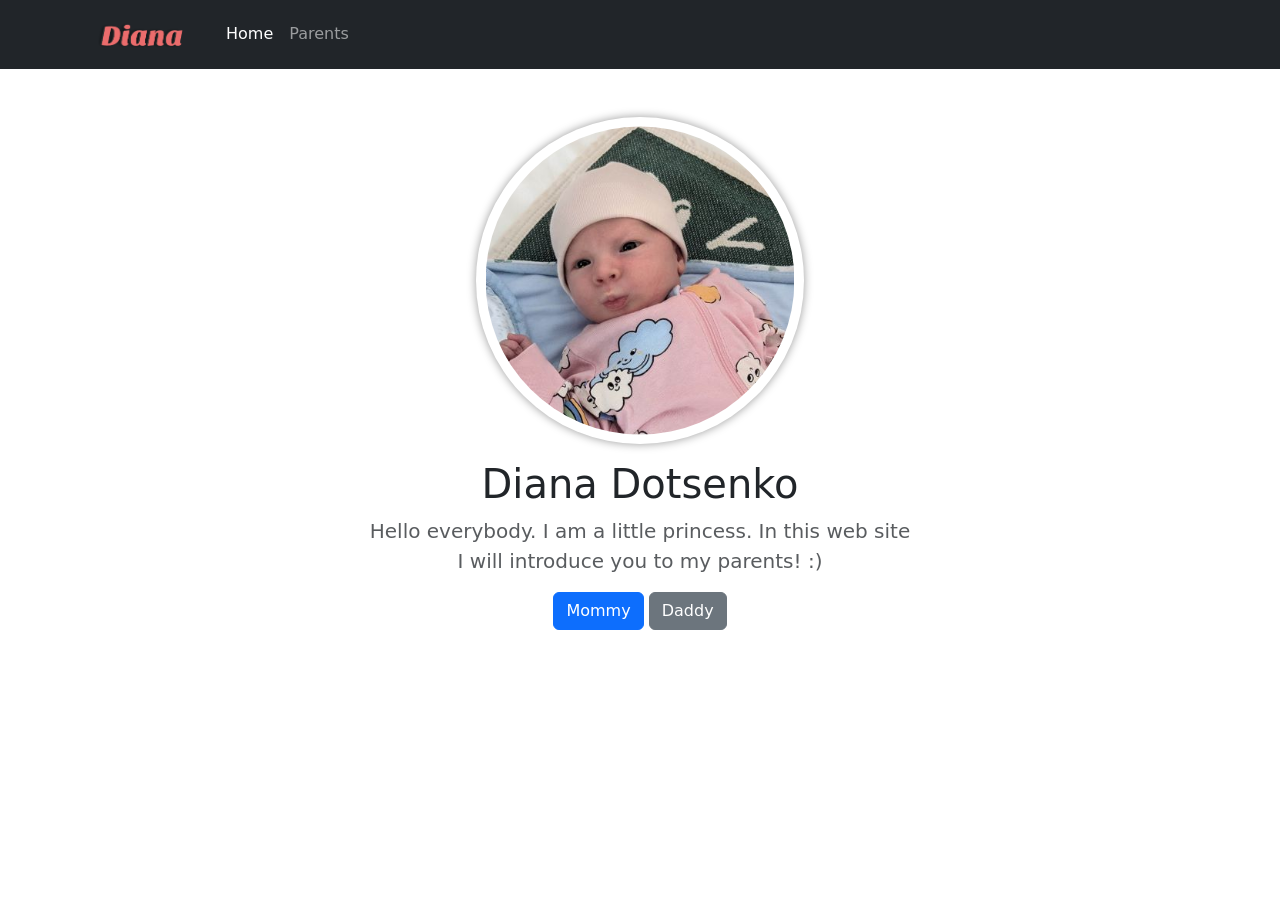
==== index.html @ b19a14c4 "Add files via upload" ====
<!DOCTYPE html>
<html lang="en">
  <head>
    <meta charset="UTF-8" />
    <meta name="viewport" content="width=device-width, initial-scale=1.0" />
    <title>I'm a princes</title>
    <link
      rel="stylesheet"
      href="https://cdn.jsdelivr.net/npm/bootstrap@5.3.0-alpha2/dist/css/bootstrap.min.css"
      rel="stylesheet"
      integrity="sha384-aFq/bzH65dt+w6FI2ooMVUpc+21e0SRygnTpmBvdBgSdnuTN7QbdgL+OapgHtvPp"
      crossorigin="anonymous"
    />
    <script src="	https://cdn.jsdelivr.net/npm/bootstrap@5.3.0-alpha2/dist/js/bootstrap.bundle.min.js"></script>
    <link rel="apple-touch-icon" sizes="180x180" href="/apple-touch-icon.png" />
    <link rel="icon" type="image/png" sizes="32x32" href="/favicon-32x32.png" />
    <link rel="icon" type="image/png" sizes="16x16" href="/favicon-16x16.png" />
    <link rel="manifest" href="/site.webmanifest" />
    <style>
      .rounded-img {
        width: 60%;
        border-radius: 50%;
        box-shadow: 0 0 10px rgba(0, 0, 0, 0.4);
        padding: 0.6em;
        margin-bottom: 1em;
      }
    </style>
  </head>
  <body>
    <nav class="navbar navbar-expand-lg navbar-dark bg-dark">
      <div class="container">
        <a class="navbar-brand p-0" href="/"
          ><img src="logo.png" alt="Logo" width="120"
        /></a>
        <button
          class="navbar-toggler"
          type="button"
          data-bs-toggle="collapse"
          data-bs-target="#navbarNav"
          aria-controls="navbarNav"
          aria-expanded="false"
          aria-label="Toggle navigation"
        >
          <span class="navbar-toggler-icon"></span>
        </button>
        <div class="collapse navbar-collapse" id="navbarNav">
          <ul class="navbar-nav">
            <li class="nav-item">
              <a class="nav-link active" aria-current="page" href="/">Home</a>
            </li>
            <li class="nav-item">
              <a class="nav-link" href="places.html">Parents</a>
            </li>
          </ul>
        </div>
      </div>
    </nav>
    <div class="container text-center my-5">
      <div class="row">
        <div class="col-lg-6 col-md-8 mx-auto">
          <img class="rounded-img" src="img.jpg" alt="Diana" />
          <h1 class="fw-light">Diana Dotsenko</h1>
          <p class="lead text-muted">
            Hello everybody. I am a little princess. In this web site I will
            introduce you to my parents! :)
          </p>
          <a
            href="https://www.facebook.com/profile.php?id=100018279459907"
            target="_blank"
            class="btn btn-primary"
          >
            Mommy
          </a>
          <a
            href="https://www.facebook.com/id1144415600"
            target="_blank"
            class="btn btn-secondary"
          >
            Daddy
          </a>
        </div>
      </div>
    </div>
  </body>
</html>
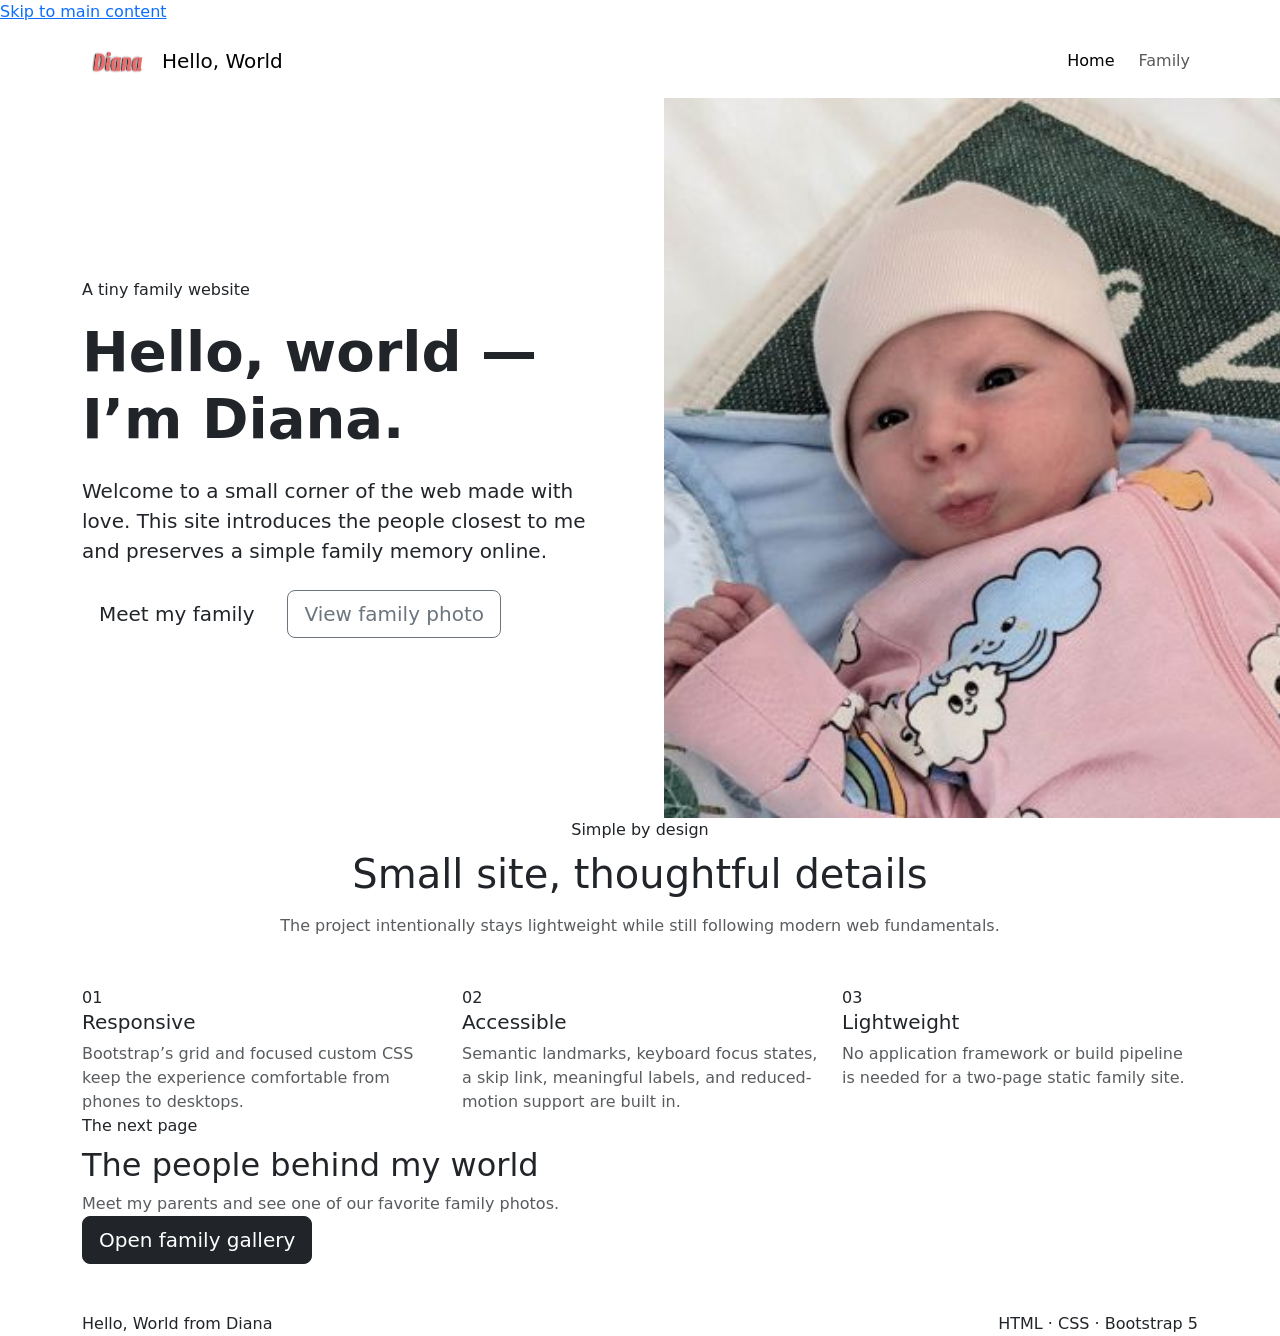
==== commit 870cbe18: "Refresh home page semantics and responsive UI" ====
--- a/index.html
+++ b/index.html
@@ -1,85 +1,177 @@
-<!DOCTYPE html>
-<html lang="en">
-  <head>
-    <meta charset="UTF-8" />
-    <meta name="viewport" content="width=device-width, initial-scale=1.0" />
-    <title>I'm a princes</title>
-    <link
-      rel="stylesheet"
-      href="https://cdn.jsdelivr.net/npm/bootstrap@5.3.0-alpha2/dist/css/bootstrap.min.css"
-      rel="stylesheet"
-      integrity="sha384-aFq/bzH65dt+w6FI2ooMVUpc+21e0SRygnTpmBvdBgSdnuTN7QbdgL+OapgHtvPp"
-      crossorigin="anonymous"
-    />
-    <script src="	https://cdn.jsdelivr.net/npm/bootstrap@5.3.0-alpha2/dist/js/bootstrap.bundle.min.js"></script>
-    <link rel="apple-touch-icon" sizes="180x180" href="/apple-touch-icon.png" />
-    <link rel="icon" type="image/png" sizes="32x32" href="/favicon-32x32.png" />
-    <link rel="icon" type="image/png" sizes="16x16" href="/favicon-16x16.png" />
-    <link rel="manifest" href="/site.webmanifest" />
-    <style>
-      .rounded-img {
-        width: 60%;
-        border-radius: 50%;
-        box-shadow: 0 0 10px rgba(0, 0, 0, 0.4);
-        padding: 0.6em;
-        margin-bottom: 1em;
-      }
-    </style>
-  </head>
-  <body>
-    <nav class="navbar navbar-expand-lg navbar-dark bg-dark">
-      <div class="container">
-        <a class="navbar-brand p-0" href="/"
-          ><img src="logo.png" alt="Logo" width="120"
-        /></a>
-        <button
-          class="navbar-toggler"
-          type="button"
-          data-bs-toggle="collapse"
-          data-bs-target="#navbarNav"
-          aria-controls="navbarNav"
-          aria-expanded="false"
-          aria-label="Toggle navigation"
-        >
-          <span class="navbar-toggler-icon"></span>
-        </button>
-        <div class="collapse navbar-collapse" id="navbarNav">
-          <ul class="navbar-nav">
-            <li class="nav-item">
-              <a class="nav-link active" aria-current="page" href="/">Home</a>
-            </li>
-            <li class="nav-item">
-              <a class="nav-link" href="places.html">Parents</a>
-            </li>
-          </ul>
-        </div>
-      </div>
-    </nav>
-    <div class="container text-center my-5">
-      <div class="row">
-        <div class="col-lg-6 col-md-8 mx-auto">
-          <img class="rounded-img" src="img.jpg" alt="Diana" />
-          <h1 class="fw-light">Diana Dotsenko</h1>
-          <p class="lead text-muted">
-            Hello everybody. I am a little princess. In this web site I will
-            introduce you to my parents! :)
-          </p>
-          <a
-            href="https://www.facebook.com/profile.php?id=100018279459907"
-            target="_blank"
-            class="btn btn-primary"
-          >
-            Mommy
-          </a>
-          <a
-            href="https://www.facebook.com/id1144415600"
-            target="_blank"
-            class="btn btn-secondary"
-          >
-            Daddy
-          </a>
-        </div>
-      </div>
-    </div>
-  </body>
-</html>
+<!doctype html>
+<html lang="en">
+  <head>
+    <meta charset="utf-8">
+    <meta name="viewport" content="width=device-width, initial-scale=1">
+    <meta
+      name="description"
+      content="Hello, World from Diana — a small, responsive family website built with semantic HTML, modern CSS, and Bootstrap."
+    >
+    <meta name="theme-color" content="#f7f3ee">
+    <title>Hello, World from Diana</title>
+
+    <link rel="apple-touch-icon" sizes="180x180" href="apple-touch-icon.png">
+    <link rel="icon" type="image/png" sizes="32x32" href="favicon-32x32.png">
+    <link rel="icon" type="image/png" sizes="16x16" href="favicon-16x16.png">
+    <link rel="manifest" href="site.webmanifest">
+
+    <link
+      href="https://cdn.jsdelivr.net/npm/bootstrap@5.3.8/dist/css/bootstrap.min.css"
+      rel="stylesheet"
+      integrity="sha384-sRIl4kxILFvY47J16cr9ZwB07vP4J8+LH7qKQnuqkuIAvNWLzeN8tE5YBujZqJLB"
+      crossorigin="anonymous"
+    >
+    <link rel="stylesheet" href="styles.css">
+  </head>
+  <body>
+    <a class="skip-link" href="#main-content">Skip to main content</a>
+
+    <header class="site-header">
+      <nav class="navbar navbar-expand-md" aria-label="Primary navigation">
+        <div class="container">
+          <a class="navbar-brand d-flex align-items-center gap-2" href="index.html" aria-label="Hello, World from Diana — home">
+            <img class="brand-mark" src="logo.png" alt="" width="72" height="48">
+            <span>Hello, World</span>
+          </a>
+
+          <button
+            class="navbar-toggler"
+            type="button"
+            data-bs-toggle="collapse"
+            data-bs-target="#primaryNav"
+            aria-controls="primaryNav"
+            aria-expanded="false"
+            aria-label="Toggle navigation"
+          >
+            <span class="navbar-toggler-icon"></span>
+          </button>
+
+          <div class="collapse navbar-collapse" id="primaryNav">
+            <ul class="navbar-nav ms-auto align-items-md-center gap-md-2">
+              <li class="nav-item">
+                <a class="nav-link active" aria-current="page" href="index.html">Home</a>
+              </li>
+              <li class="nav-item">
+                <a class="nav-link" href="places.html">Family</a>
+              </li>
+            </ul>
+          </div>
+        </div>
+      </nav>
+    </header>
+
+    <main id="main-content">
+      <section class="hero-section">
+        <div class="container">
+          <div class="hero-card">
+            <div class="row align-items-center g-5">
+              <div class="col-lg-6 order-2 order-lg-1">
+                <p class="eyebrow mb-3">A tiny family website</p>
+                <h1 class="display-4 fw-semibold mb-4">Hello, world — I’m Diana.</h1>
+                <p class="lead hero-copy mb-4">
+                  Welcome to a small corner of the web made with love. This site introduces
+                  the people closest to me and preserves a simple family memory online.
+                </p>
+                <div class="d-flex flex-column flex-sm-row gap-3">
+                  <a class="btn btn-brand btn-lg" href="places.html">Meet my family</a>
+                  <a
+                    class="btn btn-outline-secondary btn-lg"
+                    href="img3-3.jpg"
+                    target="_blank"
+                    rel="noopener noreferrer"
+                  >
+                    View family photo
+                  </a>
+                </div>
+              </div>
+
+              <div class="col-lg-6 order-1 order-lg-2">
+                <div class="hero-photo-wrap mx-auto">
+                  <img
+                    class="hero-photo"
+                    src="img.jpg"
+                    alt="Portrait of Diana"
+                    width="720"
+                    height="720"
+                    fetchpriority="high"
+                    decoding="async"
+                  >
+                </div>
+              </div>
+            </div>
+          </div>
+        </div>
+      </section>
+
+      <section class="section-space" aria-labelledby="site-highlights-title">
+        <div class="container">
+          <div class="section-heading text-center mx-auto">
+            <p class="eyebrow mb-2">Simple by design</p>
+            <h2 id="site-highlights-title" class="h1 mb-3">Small site, thoughtful details</h2>
+            <p class="text-body-secondary mb-0">
+              The project intentionally stays lightweight while still following modern web fundamentals.
+            </p>
+          </div>
+
+          <div class="row g-4 mt-4">
+            <div class="col-md-4">
+              <article class="feature-card h-100">
+                <span class="feature-number" aria-hidden="true">01</span>
+                <h3 class="h5">Responsive</h3>
+                <p class="mb-0 text-body-secondary">
+                  Bootstrap’s grid and focused custom CSS keep the experience comfortable from phones to desktops.
+                </p>
+              </article>
+            </div>
+            <div class="col-md-4">
+              <article class="feature-card h-100">
+                <span class="feature-number" aria-hidden="true">02</span>
+                <h3 class="h5">Accessible</h3>
+                <p class="mb-0 text-body-secondary">
+                  Semantic landmarks, keyboard focus states, a skip link, meaningful labels, and reduced-motion support are built in.
+                </p>
+              </article>
+            </div>
+            <div class="col-md-4">
+              <article class="feature-card h-100">
+                <span class="feature-number" aria-hidden="true">03</span>
+                <h3 class="h5">Lightweight</h3>
+                <p class="mb-0 text-body-secondary">
+                  No application framework or build pipeline is needed for a two-page static family site.
+                </p>
+              </article>
+            </div>
+          </div>
+        </div>
+      </section>
+
+      <section class="pb-5" aria-labelledby="family-preview-title">
+        <div class="container">
+          <div class="family-preview">
+            <div>
+              <p class="eyebrow mb-2">The next page</p>
+              <h2 id="family-preview-title" class="h2 mb-2">The people behind my world</h2>
+              <p class="mb-0 text-body-secondary">
+                Meet my parents and see one of our favorite family photos.
+              </p>
+            </div>
+            <a class="btn btn-dark btn-lg flex-shrink-0" href="places.html">Open family gallery</a>
+          </div>
+        </div>
+      </section>
+    </main>
+
+    <footer class="site-footer">
+      <div class="container d-flex flex-column flex-sm-row justify-content-between align-items-sm-center gap-2">
+        <p class="mb-0">Hello, World from Diana</p>
+        <p class="mb-0 footer-meta">HTML · CSS · Bootstrap 5</p>
+      </div>
+    </footer>
+
+    <script
+      src="https://cdn.jsdelivr.net/npm/bootstrap@5.3.8/dist/js/bootstrap.bundle.min.js"
+      integrity="sha384-FKyoEForCGlyvwx9Hj09JcYn3nv7wiPVlz7YYwJrWVcXK/BmnVDxM+D2scQbITxI"
+      crossorigin="anonymous"
+    ></script>
+  </body>
+</html>
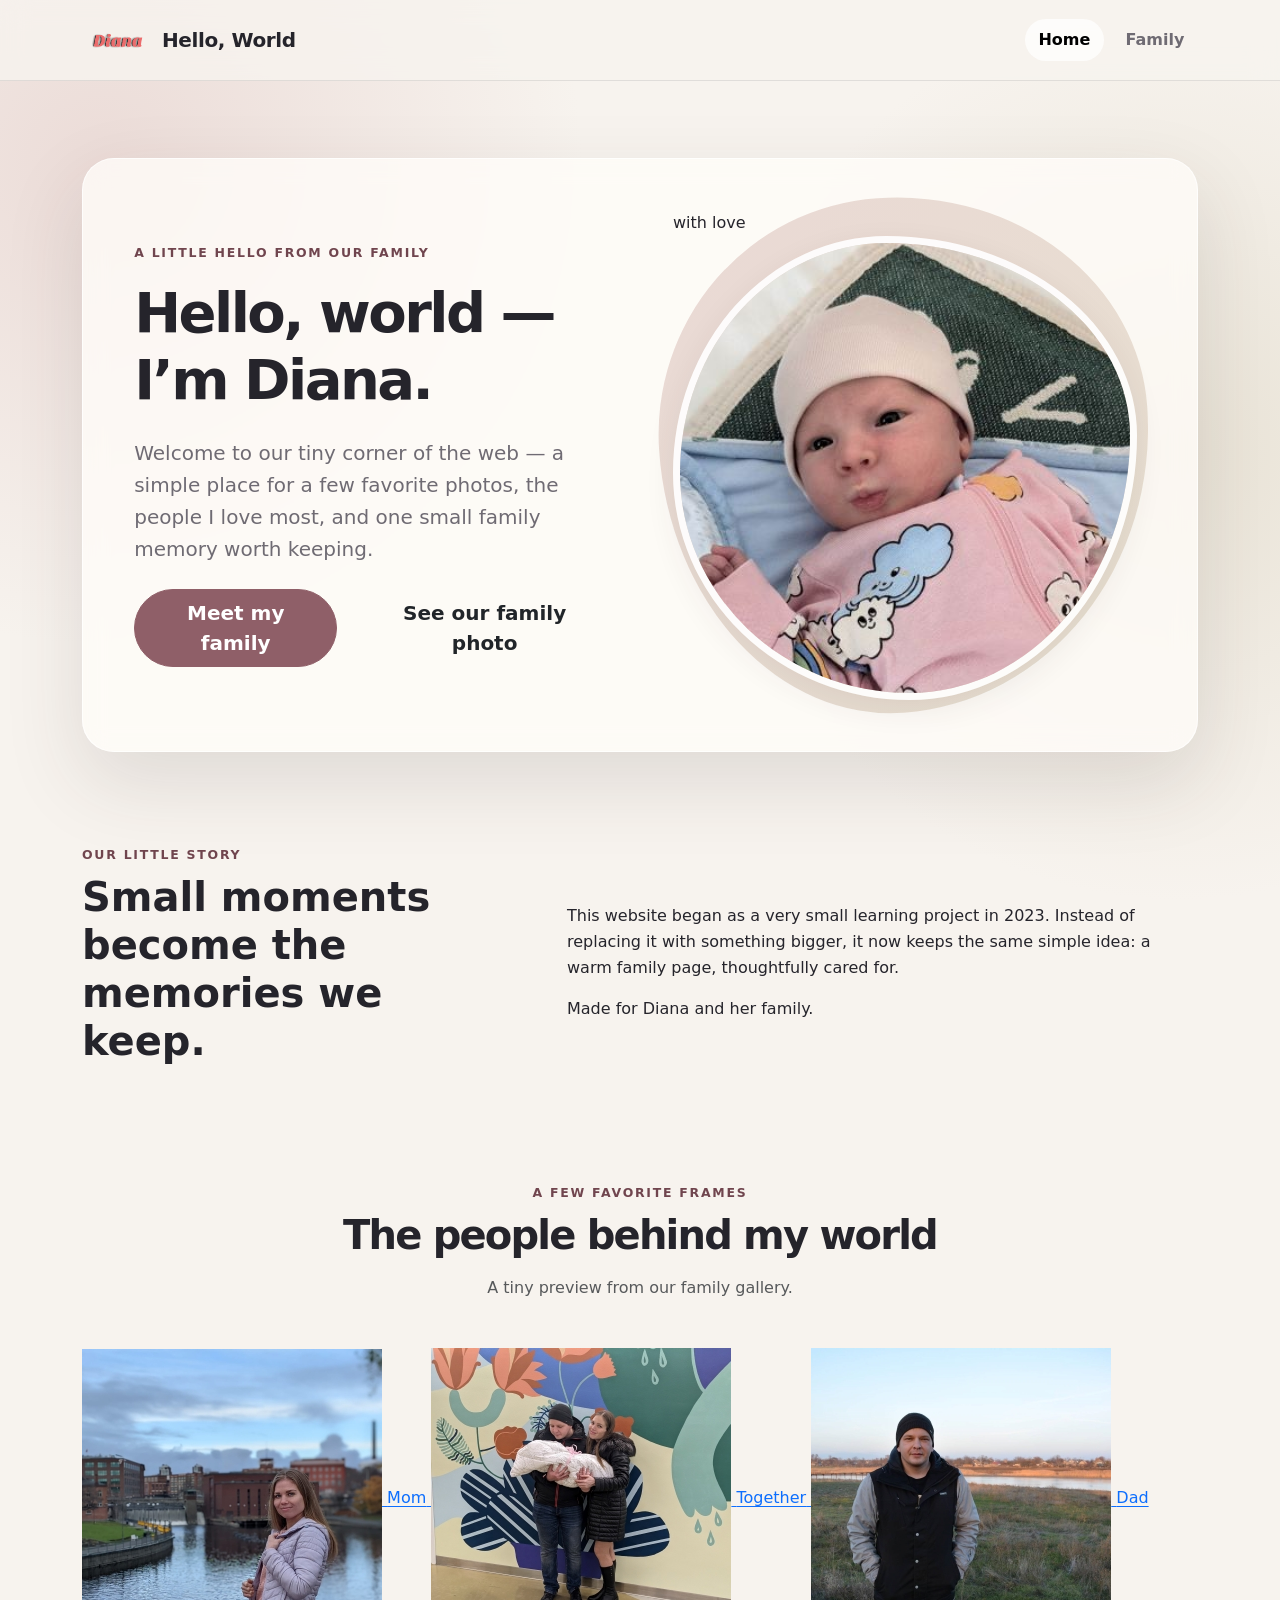
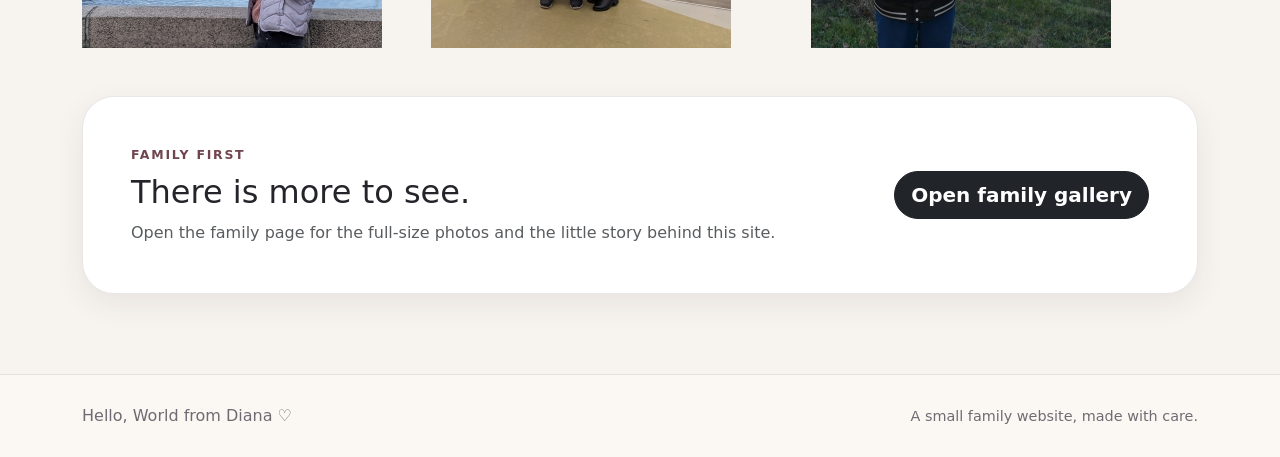
==== commit 75cccb1a: "Make the home page warmer and family-first" ====
--- a/index.html
+++ b/index.html
@@ -5,9 +5,10 @@
     <meta name="viewport" content="width=device-width, initial-scale=1">
     <meta
       name="description"
-      content="Hello, World from Diana — a small, responsive family website built with semantic HTML, modern CSS, and Bootstrap."
+      content="Hello, World from Diana — a small family website made with love and built with semantic HTML, modern CSS, and Bootstrap."
     >
     <meta name="theme-color" content="#f7f3ee">
+    <meta name="color-scheme" content="light">
     <title>Hello, World from Diana</title>
 
     <link rel="apple-touch-icon" sizes="180x180" href="apple-touch-icon.png">
@@ -29,7 +30,11 @@
     <header class="site-header">
       <nav class="navbar navbar-expand-md" aria-label="Primary navigation">
         <div class="container">
-          <a class="navbar-brand d-flex align-items-center gap-2" href="index.html" aria-label="Hello, World from Diana — home">
+          <a
+            class="navbar-brand d-flex align-items-center gap-2"
+            href="index.html"
+            aria-label="Hello, World from Diana — home"
+          >
             <img class="brand-mark" src="logo.png" alt="" width="72" height="48">
             <span>Hello, World</span>
           </a>
@@ -61,32 +66,39 @@
     </header>
 
     <main id="main-content">
-      <section class="hero-section">
+      <section class="hero-section" aria-labelledby="hero-title">
         <div class="container">
           <div class="hero-card">
-            <div class="row align-items-center g-5">
+            <div class="hero-decoration hero-decoration-one" aria-hidden="true"></div>
+            <div class="hero-decoration hero-decoration-two" aria-hidden="true"></div>
+
+            <div class="row align-items-center g-5 position-relative">
               <div class="col-lg-6 order-2 order-lg-1">
-                <p class="eyebrow mb-3">A tiny family website</p>
-                <h1 class="display-4 fw-semibold mb-4">Hello, world — I’m Diana.</h1>
+                <p class="eyebrow mb-3">A little hello from our family</p>
+                <h1 id="hero-title" class="display-4 fw-semibold mb-4">
+                  Hello, world — I’m Diana.
+                </h1>
                 <p class="lead hero-copy mb-4">
-                  Welcome to a small corner of the web made with love. This site introduces
-                  the people closest to me and preserves a simple family memory online.
+                  Welcome to our tiny corner of the web — a simple place for a few
+                  favorite photos, the people I love most, and one small family memory
+                  worth keeping.
                 </p>
                 <div class="d-flex flex-column flex-sm-row gap-3">
                   <a class="btn btn-brand btn-lg" href="places.html">Meet my family</a>
                   <a
-                    class="btn btn-outline-secondary btn-lg"
+                    class="btn btn-soft btn-lg"
                     href="img3-3.jpg"
                     target="_blank"
                     rel="noopener noreferrer"
                   >
-                    View family photo
+                    See our family photo
                   </a>
                 </div>
               </div>
 
               <div class="col-lg-6 order-1 order-lg-2">
                 <div class="hero-photo-wrap mx-auto">
+                  <span class="photo-sticker" aria-hidden="true">with love</span>
                   <img
                     class="hero-photo"
                     src="img.jpg"
@@ -103,44 +115,54 @@
         </div>
       </section>
 
-      <section class="section-space" aria-labelledby="site-highlights-title">
+      <section class="story-section section-space" aria-labelledby="story-title">
         <div class="container">
-          <div class="section-heading text-center mx-auto">
-            <p class="eyebrow mb-2">Simple by design</p>
-            <h2 id="site-highlights-title" class="h1 mb-3">Small site, thoughtful details</h2>
+          <div class="row align-items-center g-5">
+            <div class="col-lg-5">
+              <p class="eyebrow mb-2">Our little story</p>
+              <h2 id="story-title" class="display-6 fw-semibold mb-3">
+                Small moments become the memories we keep.
+              </h2>
+            </div>
+            <div class="col-lg-7">
+              <div class="story-note">
+                <p class="story-copy mb-3">
+                  This website began as a very small learning project in 2023. Instead
+                  of replacing it with something bigger, it now keeps the same simple
+                  idea: a warm family page, thoughtfully cared for.
+                </p>
+                <p class="mb-0 story-signature">Made for Diana and her family.</p>
+              </div>
+            </div>
+          </div>
+        </div>
+      </section>
+
+      <section class="memory-section pb-5" aria-labelledby="memory-title">
+        <div class="container">
+          <div class="section-heading text-center mx-auto mb-5">
+            <p class="eyebrow mb-2">A few favorite frames</p>
+            <h2 id="memory-title" class="display-6 fw-semibold mb-3">The people behind my world</h2>
             <p class="text-body-secondary mb-0">
-              The project intentionally stays lightweight while still following modern web fundamentals.
+              A tiny preview from our family gallery.
             </p>
           </div>
 
-          <div class="row g-4 mt-4">
-            <div class="col-md-4">
-              <article class="feature-card h-100">
-                <span class="feature-number" aria-hidden="true">01</span>
-                <h3 class="h5">Responsive</h3>
-                <p class="mb-0 text-body-secondary">
-                  Bootstrap’s grid and focused custom CSS keep the experience comfortable from phones to desktops.
-                </p>
-              </article>
-            </div>
-            <div class="col-md-4">
-              <article class="feature-card h-100">
-                <span class="feature-number" aria-hidden="true">02</span>
-                <h3 class="h5">Accessible</h3>
-                <p class="mb-0 text-body-secondary">
-                  Semantic landmarks, keyboard focus states, a skip link, meaningful labels, and reduced-motion support are built in.
-                </p>
-              </article>
-            </div>
-            <div class="col-md-4">
-              <article class="feature-card h-100">
-                <span class="feature-number" aria-hidden="true">03</span>
-                <h3 class="h5">Lightweight</h3>
-                <p class="mb-0 text-body-secondary">
-                  No application framework or build pipeline is needed for a two-page static family site.
-                </p>
-              </article>
-            </div>
+          <div class="memory-grid">
+            <a class="memory-card memory-card-tall" href="places.html" aria-label="Open the family gallery">
+              <img src="img1.jpg" alt="Iryna, Diana's mother" loading="lazy" decoding="async">
+              <span class="memory-caption">Mom</span>
+            </a>
+
+            <a class="memory-card" href="places.html" aria-label="Open the family gallery">
+              <img src="img3.jpg" alt="Diana together with her parents" loading="lazy" decoding="async">
+              <span class="memory-caption">Together</span>
+            </a>
+
+            <a class="memory-card" href="places.html" aria-label="Open the family gallery">
+              <img src="img2.jpg" alt="Mykola, Diana's father" loading="lazy" decoding="async">
+              <span class="memory-caption">Dad</span>
+            </a>
           </div>
         </div>
       </section>
@@ -149,10 +171,10 @@
         <div class="container">
           <div class="family-preview">
             <div>
-              <p class="eyebrow mb-2">The next page</p>
-              <h2 id="family-preview-title" class="h2 mb-2">The people behind my world</h2>
+              <p class="eyebrow mb-2">Family first</p>
+              <h2 id="family-preview-title" class="h2 mb-2">There is more to see.</h2>
               <p class="mb-0 text-body-secondary">
-                Meet my parents and see one of our favorite family photos.
+                Open the family page for the full-size photos and the little story behind this site.
               </p>
             </div>
             <a class="btn btn-dark btn-lg flex-shrink-0" href="places.html">Open family gallery</a>
@@ -163,8 +185,8 @@
 
     <footer class="site-footer">
       <div class="container d-flex flex-column flex-sm-row justify-content-between align-items-sm-center gap-2">
-        <p class="mb-0">Hello, World from Diana</p>
-        <p class="mb-0 footer-meta">HTML · CSS · Bootstrap 5</p>
+        <p class="mb-0">Hello, World from Diana <span aria-hidden="true">♡</span></p>
+        <p class="mb-0 footer-meta">A small family website, made with care.</p>
       </div>
     </footer>
 
--- a/styles.css
+++ b/styles.css
@@ -0,0 +1,340 @@
+:root {
+  --page-bg: #f7f3ee;
+  --surface: #fffdf9;
+  --surface-strong: #ffffff;
+  --ink: #25242b;
+  --muted: #6f6b73;
+  --brand: #8f5f68;
+  --brand-dark: #70454e;
+  --brand-soft: #ead9d5;
+  --line: rgba(37, 36, 43, 0.1);
+  --shadow-sm: 0 10px 30px rgba(61, 45, 48, 0.08);
+  --shadow-lg: 0 30px 80px rgba(61, 45, 48, 0.13);
+  --radius-lg: 2rem;
+  --radius-md: 1.35rem;
+}
+
+html {
+  scroll-behavior: smooth;
+}
+
+body {
+  min-height: 100vh;
+  margin: 0;
+  color: var(--ink);
+  background:
+    radial-gradient(circle at 8% 8%, rgba(234, 217, 213, 0.9), transparent 30rem),
+    radial-gradient(circle at 92% 22%, rgba(227, 220, 204, 0.7), transparent 28rem),
+    var(--page-bg);
+  font-family:
+    Inter, ui-sans-serif, system-ui, -apple-system, BlinkMacSystemFont, "Segoe UI",
+    sans-serif;
+  line-height: 1.6;
+}
+
+a {
+  text-underline-offset: 0.2em;
+}
+
+img {
+  max-width: 100%;
+}
+
+.skip-link {
+  position: fixed;
+  top: 0.75rem;
+  left: 0.75rem;
+  z-index: 2000;
+  transform: translateY(-180%);
+  border-radius: 0.75rem;
+  padding: 0.65rem 0.9rem;
+  color: #fff;
+  background: var(--ink);
+  text-decoration: none;
+}
+
+.skip-link:focus {
+  transform: translateY(0);
+}
+
+:focus-visible {
+  outline: 3px solid rgba(143, 95, 104, 0.45);
+  outline-offset: 3px;
+}
+
+.site-header {
+  position: relative;
+  z-index: 20;
+  border-bottom: 1px solid var(--line);
+  background: rgba(247, 243, 238, 0.82);
+  backdrop-filter: blur(14px);
+}
+
+.navbar {
+  min-height: 5rem;
+}
+
+.navbar-brand {
+  color: var(--ink);
+  font-weight: 750;
+  letter-spacing: -0.02em;
+}
+
+.navbar-brand:hover,
+.navbar-brand:focus {
+  color: var(--brand-dark);
+}
+
+.brand-mark {
+  width: 4.5rem;
+  height: 3rem;
+  object-fit: contain;
+}
+
+.nav-link {
+  border-radius: 999px;
+  padding: 0.5rem 0.85rem !important;
+  color: var(--muted);
+  font-weight: 650;
+}
+
+.nav-link:hover,
+.nav-link:focus,
+.nav-link.active {
+  color: var(--ink);
+  background: rgba(255, 255, 255, 0.72);
+}
+
+.hero-section {
+  padding: clamp(2rem, 6vw, 5.5rem) 0;
+}
+
+.hero-card {
+  overflow: hidden;
+  border: 1px solid rgba(255, 255, 255, 0.72);
+  border-radius: var(--radius-lg);
+  padding: clamp(1.5rem, 4vw, 4.5rem);
+  background: rgba(255, 253, 249, 0.78);
+  box-shadow: var(--shadow-lg);
+  backdrop-filter: blur(12px);
+}
+
+.hero-card h1,
+.page-intro h1,
+.section-heading h2 {
+  letter-spacing: -0.045em;
+}
+
+.hero-copy {
+  max-width: 39rem;
+  color: var(--muted);
+}
+
+.eyebrow {
+  color: var(--brand-dark);
+  font-size: 0.78rem;
+  font-weight: 800;
+  letter-spacing: 0.14em;
+  text-transform: uppercase;
+}
+
+.hero-photo-wrap {
+  position: relative;
+  width: min(100%, 29rem);
+  aspect-ratio: 1;
+}
+
+.hero-photo-wrap::before {
+  position: absolute;
+  inset: -0.8rem;
+  z-index: -1;
+  border-radius: 48% 52% 54% 46% / 46% 44% 56% 54%;
+  background: linear-gradient(135deg, var(--brand-soft), #e7dfcf);
+  content: "";
+  transform: rotate(-4deg);
+}
+
+.hero-photo {
+  width: 100%;
+  height: 100%;
+  border: 0.45rem solid rgba(255, 255, 255, 0.9);
+  border-radius: 46% 54% 49% 51% / 51% 43% 57% 49%;
+  object-fit: cover;
+  box-shadow: var(--shadow-sm);
+}
+
+.btn {
+  border-radius: 999px;
+  font-weight: 700;
+}
+
+.btn-brand {
+  border-color: var(--brand);
+  color: #fff;
+  background: var(--brand);
+}
+
+.btn-brand:hover,
+.btn-brand:focus-visible {
+  border-color: var(--brand-dark);
+  color: #fff;
+  background: var(--brand-dark);
+}
+
+.section-space {
+  padding: 1rem 0 clamp(4rem, 8vw, 7rem);
+}
+
+.section-heading {
+  max-width: 46rem;
+}
+
+.feature-card {
+  border: 1px solid var(--line);
+  border-radius: var(--radius-md);
+  padding: 1.65rem;
+  background: rgba(255, 253, 249, 0.75);
+  box-shadow: var(--shadow-sm);
+}
+
+.feature-number {
+  display: inline-flex;
+  align-items: center;
+  justify-content: center;
+  width: 2.5rem;
+  height: 2.5rem;
+  margin-bottom: 1.4rem;
+  border-radius: 50%;
+  color: var(--brand-dark);
+  background: var(--brand-soft);
+  font-size: 0.8rem;
+  font-weight: 800;
+}
+
+.family-preview {
+  display: flex;
+  align-items: center;
+  justify-content: space-between;
+  gap: 2rem;
+  border: 1px solid var(--line);
+  border-radius: var(--radius-lg);
+  padding: clamp(1.5rem, 4vw, 3rem);
+  background: var(--surface-strong);
+  box-shadow: var(--shadow-sm);
+}
+
+.page-intro {
+  padding: clamp(3rem, 8vw, 6.5rem) 0 clamp(2rem, 5vw, 4rem);
+}
+
+.family-card {
+  overflow: hidden;
+  border: 1px solid var(--line);
+  border-radius: var(--radius-md);
+  background: var(--surface);
+  box-shadow: var(--shadow-sm);
+}
+
+.family-image-link {
+  display: block;
+  overflow: hidden;
+  aspect-ratio: 4 / 3;
+  background: #e8e0d7;
+}
+
+.family-image {
+  width: 100%;
+  height: 100%;
+  object-fit: cover;
+  transition: transform 220ms ease;
+}
+
+.family-card-body {
+  padding: 1.5rem;
+}
+
+.family-role {
+  color: var(--brand-dark);
+  font-size: 0.78rem;
+  font-weight: 800;
+  letter-spacing: 0.12em;
+  text-transform: uppercase;
+}
+
+.card-link {
+  color: var(--ink);
+  font-weight: 750;
+  text-decoration: none;
+}
+
+.card-link:hover,
+.card-link:focus {
+  color: var(--brand-dark);
+  text-decoration: underline;
+}
+
+.site-footer {
+  margin-top: 2rem;
+  border-top: 1px solid var(--line);
+  padding: 1.75rem 0;
+  color: var(--muted);
+  background: rgba(255, 253, 249, 0.5);
+}
+
+.footer-meta {
+  font-size: 0.9rem;
+}
+
+@media (hover: hover) {
+  .feature-card,
+  .family-card {
+    transition:
+      transform 180ms ease,
+      box-shadow 180ms ease;
+  }
+
+  .feature-card:hover,
+  .family-card:hover {
+    transform: translateY(-4px);
+    box-shadow: var(--shadow-lg);
+  }
+
+  .family-image-link:hover .family-image {
+    transform: scale(1.035);
+  }
+}
+
+@media (max-width: 767.98px) {
+  .navbar-collapse {
+    padding-top: 0.75rem;
+    padding-bottom: 0.5rem;
+  }
+
+  .hero-card {
+    text-align: center;
+  }
+
+  .hero-copy {
+    margin-inline: auto;
+  }
+
+  .family-preview {
+    align-items: stretch;
+    flex-direction: column;
+  }
+}
+
+@media (prefers-reduced-motion: reduce) {
+  html {
+    scroll-behavior: auto;
+  }
+
+  *,
+  *::before,
+  *::after {
+    scroll-behavior: auto !important;
+    transition-duration: 0.01ms !important;
+    animation-duration: 0.01ms !important;
+    animation-iteration-count: 1 !important;
+  }
+}
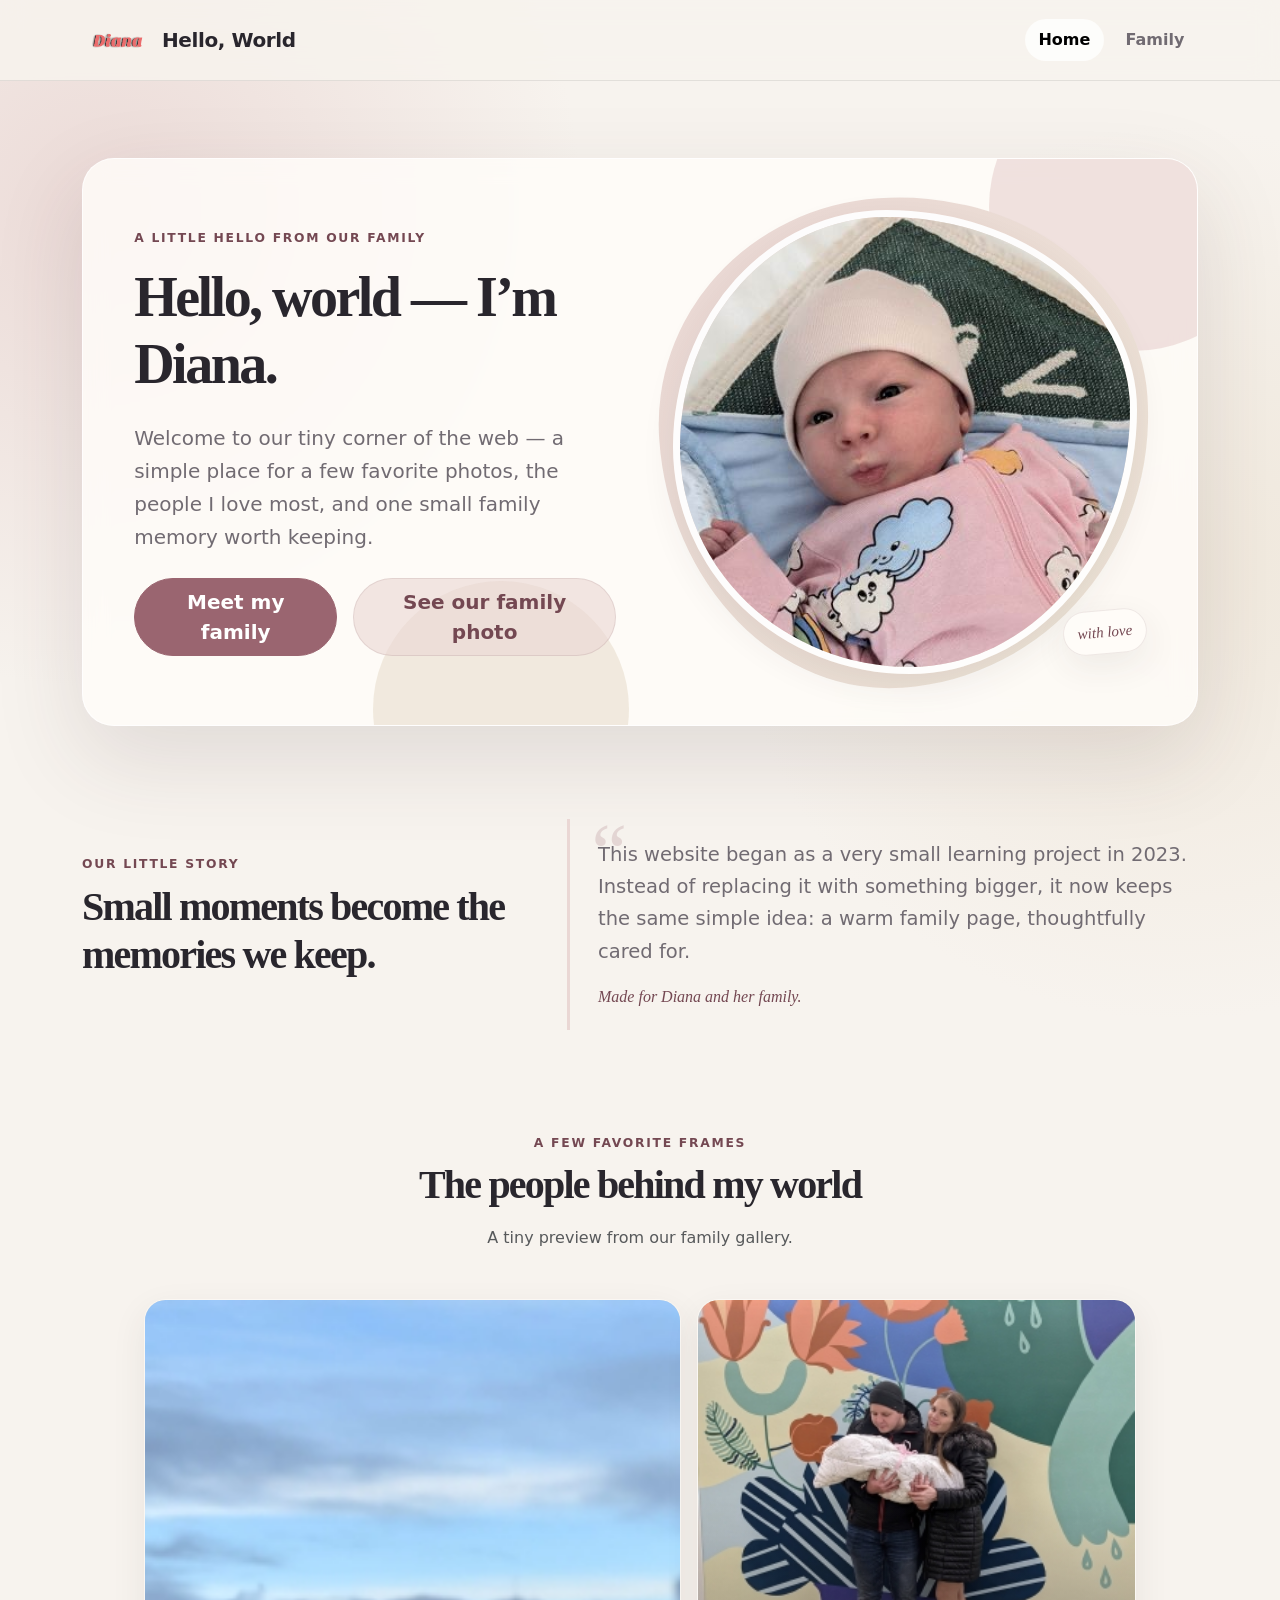
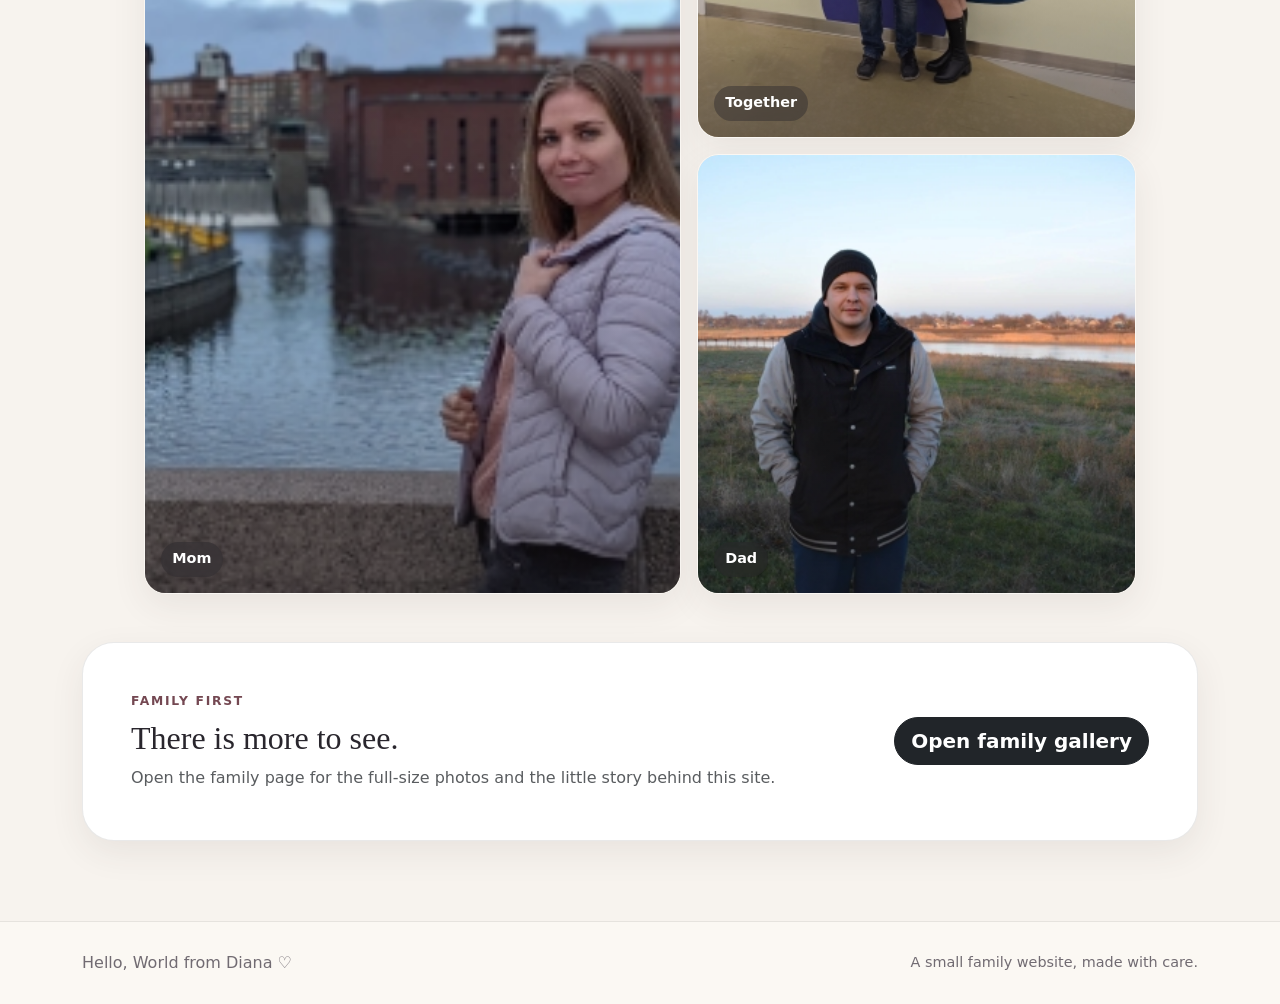
==== commit 768dd35b: "Polish accessibility and social metadata" ====
--- a/index.html
+++ b/index.html
@@ -7,8 +7,23 @@
       name="description"
       content="Hello, World from Diana — a small family website made with love and built with semantic HTML, modern CSS, and Bootstrap."
     >
+    <meta name="robots" content="index,follow">
     <meta name="theme-color" content="#f7f3ee">
     <meta name="color-scheme" content="light">
+
+    <meta property="og:title" content="Hello, World from Diana">
+    <meta
+      property="og:description"
+      content="A tiny corner of the web for favorite family photos and memories."
+    >
+    <meta property="og:type" content="website">
+    <meta name="twitter:card" content="summary">
+    <meta name="twitter:title" content="Hello, World from Diana">
+    <meta
+      name="twitter:description"
+      content="A tiny corner of the web for favorite family photos and memories."
+    >
+
     <title>Hello, World from Diana</title>
 
     <link rel="apple-touch-icon" sizes="180x180" href="apple-touch-icon.png">
@@ -90,8 +105,10 @@
                     href="img3-3.jpg"
                     target="_blank"
                     rel="noopener noreferrer"
+                    aria-label="See our family photo in a new tab"
                   >
                     See our family photo
+                    <span class="visually-hidden">(opens in a new tab)</span>
                   </a>
                 </div>
               </div>
@@ -142,25 +159,54 @@
         <div class="container">
           <div class="section-heading text-center mx-auto mb-5">
             <p class="eyebrow mb-2">A few favorite frames</p>
-            <h2 id="memory-title" class="display-6 fw-semibold mb-3">The people behind my world</h2>
+            <h2 id="memory-title" class="display-6 fw-semibold mb-3">
+              The people behind my world
+            </h2>
             <p class="text-body-secondary mb-0">
               A tiny preview from our family gallery.
             </p>
           </div>
 
           <div class="memory-grid">
-            <a class="memory-card memory-card-tall" href="places.html" aria-label="Open the family gallery">
-              <img src="img1.jpg" alt="Iryna, Diana's mother" loading="lazy" decoding="async">
+            <a
+              class="memory-card memory-card-tall"
+              href="places.html"
+              aria-label="Meet Mom in the family gallery"
+            >
+              <img
+                src="img1.jpg"
+                alt="Iryna, Diana's mother"
+                loading="lazy"
+                decoding="async"
+              >
               <span class="memory-caption">Mom</span>
             </a>
 
-            <a class="memory-card" href="places.html" aria-label="Open the family gallery">
-              <img src="img3.jpg" alt="Diana together with her parents" loading="lazy" decoding="async">
+            <a
+              class="memory-card"
+              href="places.html"
+              aria-label="See our family together in the family gallery"
+            >
+              <img
+                src="img3.jpg"
+                alt="Diana together with her parents"
+                loading="lazy"
+                decoding="async"
+              >
               <span class="memory-caption">Together</span>
             </a>
 
-            <a class="memory-card" href="places.html" aria-label="Open the family gallery">
-              <img src="img2.jpg" alt="Mykola, Diana's father" loading="lazy" decoding="async">
+            <a
+              class="memory-card"
+              href="places.html"
+              aria-label="Meet Dad in the family gallery"
+            >
+              <img
+                src="img2.jpg"
+                alt="Mykola, Diana's father"
+                loading="lazy"
+                decoding="async"
+              >
               <span class="memory-caption">Dad</span>
             </a>
           </div>
@@ -174,17 +220,22 @@
               <p class="eyebrow mb-2">Family first</p>
               <h2 id="family-preview-title" class="h2 mb-2">There is more to see.</h2>
               <p class="mb-0 text-body-secondary">
-                Open the family page for the full-size photos and the little story behind this site.
+                Open the family page for the full-size photos and the little story
+                behind this site.
               </p>
             </div>
-            <a class="btn btn-dark btn-lg flex-shrink-0" href="places.html">Open family gallery</a>
+            <a class="btn btn-dark btn-lg flex-shrink-0" href="places.html">
+              Open family gallery
+            </a>
           </div>
         </div>
       </section>
     </main>
 
     <footer class="site-footer">
-      <div class="container d-flex flex-column flex-sm-row justify-content-between align-items-sm-center gap-2">
+      <div
+        class="container d-flex flex-column flex-sm-row justify-content-between align-items-sm-center gap-2"
+      >
         <p class="mb-0">Hello, World from Diana <span aria-hidden="true">♡</span></p>
         <p class="mb-0 footer-meta">A small family website, made with care.</p>
       </div>
--- a/styles.css
+++ b/styles.css
@@ -2,14 +2,15 @@
   --page-bg: #f7f3ee;
   --surface: #fffdf9;
   --surface-strong: #ffffff;
-  --ink: #25242b;
-  --muted: #6f6b73;
-  --brand: #8f5f68;
-  --brand-dark: #70454e;
-  --brand-soft: #ead9d5;
-  --line: rgba(37, 36, 43, 0.1);
-  --shadow-sm: 0 10px 30px rgba(61, 45, 48, 0.08);
-  --shadow-lg: 0 30px 80px rgba(61, 45, 48, 0.13);
+  --ink: #29262d;
+  --muted: #716b72;
+  --brand: #9a6570;
+  --brand-dark: #744852;
+  --brand-soft: #ead7d4;
+  --cream: #eee5d7;
+  --line: rgba(41, 38, 45, 0.1);
+  --shadow-sm: 0 12px 34px rgba(70, 50, 54, 0.08);
+  --shadow-lg: 0 32px 90px rgba(70, 50, 54, 0.13);
   --radius-lg: 2rem;
   --radius-md: 1.35rem;
 }
@@ -23,13 +24,21 @@
   margin: 0;
   color: var(--ink);
   background:
-    radial-gradient(circle at 8% 8%, rgba(234, 217, 213, 0.9), transparent 30rem),
-    radial-gradient(circle at 92% 22%, rgba(227, 220, 204, 0.7), transparent 28rem),
+    radial-gradient(circle at 8% 8%, rgba(234, 215, 212, 0.88), transparent 30rem),
+    radial-gradient(circle at 92% 22%, rgba(238, 229, 215, 0.8), transparent 28rem),
     var(--page-bg);
   font-family:
     Inter, ui-sans-serif, system-ui, -apple-system, BlinkMacSystemFont, "Segoe UI",
     sans-serif;
-  line-height: 1.6;
+  line-height: 1.65;
+}
+
+h1,
+h2,
+.display-4,
+.display-5,
+.display-6 {
+  font-family: Georgia, "Times New Roman", serif;
 }
 
 a {
@@ -58,7 +67,7 @@
 }
 
 :focus-visible {
-  outline: 3px solid rgba(143, 95, 104, 0.45);
+  outline: 3px solid rgba(154, 101, 112, 0.48);
   outline-offset: 3px;
 }
 
@@ -66,7 +75,7 @@
   position: relative;
   z-index: 20;
   border-bottom: 1px solid var(--line);
-  background: rgba(247, 243, 238, 0.82);
+  background: rgba(247, 243, 238, 0.84);
   backdrop-filter: blur(14px);
 }
 
@@ -102,7 +111,7 @@
 .nav-link:focus,
 .nav-link.active {
   color: var(--ink);
-  background: rgba(255, 255, 255, 0.72);
+  background: rgba(255, 255, 255, 0.74);
 }
 
 .hero-section {
@@ -110,18 +119,44 @@
 }
 
 .hero-card {
+  position: relative;
   overflow: hidden;
-  border: 1px solid rgba(255, 255, 255, 0.72);
+  isolation: isolate;
+  border: 1px solid rgba(255, 255, 255, 0.74);
   border-radius: var(--radius-lg);
   padding: clamp(1.5rem, 4vw, 4.5rem);
-  background: rgba(255, 253, 249, 0.78);
+  background: rgba(255, 253, 249, 0.82);
   box-shadow: var(--shadow-lg);
   backdrop-filter: blur(12px);
 }
 
+.hero-decoration {
+  position: absolute;
+  z-index: -1;
+  border-radius: 50%;
+  pointer-events: none;
+}
+
+.hero-decoration-one {
+  top: -6rem;
+  right: -5rem;
+  width: 18rem;
+  height: 18rem;
+  background: rgba(234, 215, 212, 0.72);
+}
+
+.hero-decoration-two {
+  bottom: -7rem;
+  left: 26%;
+  width: 16rem;
+  height: 16rem;
+  background: rgba(238, 229, 215, 0.78);
+}
+
 .hero-card h1,
 .page-intro h1,
-.section-heading h2 {
+.section-heading h2,
+.story-section h2 {
   letter-spacing: -0.045em;
 }
 
@@ -132,7 +167,7 @@
 
 .eyebrow {
   color: var(--brand-dark);
-  font-size: 0.78rem;
+  font-size: 0.77rem;
   font-weight: 800;
   letter-spacing: 0.14em;
   text-transform: uppercase;
@@ -149,7 +184,7 @@
   inset: -0.8rem;
   z-index: -1;
   border-radius: 48% 52% 54% 46% / 46% 44% 56% 54%;
-  background: linear-gradient(135deg, var(--brand-soft), #e7dfcf);
+  background: linear-gradient(135deg, var(--brand-soft), var(--cream));
   content: "";
   transform: rotate(-4deg);
 }
@@ -157,10 +192,27 @@
 .hero-photo {
   width: 100%;
   height: 100%;
-  border: 0.45rem solid rgba(255, 255, 255, 0.9);
+  border: 0.45rem solid rgba(255, 255, 255, 0.92);
   border-radius: 46% 54% 49% 51% / 51% 43% 57% 49%;
   object-fit: cover;
   box-shadow: var(--shadow-sm);
+}
+
+.photo-sticker {
+  position: absolute;
+  right: -0.6rem;
+  bottom: 1.25rem;
+  z-index: 2;
+  transform: rotate(-5deg);
+  border: 1px solid rgba(116, 72, 82, 0.12);
+  border-radius: 999px;
+  padding: 0.55rem 0.85rem;
+  color: var(--brand-dark);
+  background: rgba(255, 253, 249, 0.94);
+  box-shadow: var(--shadow-sm);
+  font-family: Georgia, "Times New Roman", serif;
+  font-size: 0.94rem;
+  font-style: italic;
 }
 
 .btn {
@@ -181,6 +233,19 @@
   background: var(--brand-dark);
 }
 
+.btn-soft {
+  border-color: rgba(116, 72, 82, 0.12);
+  color: var(--brand-dark);
+  background: rgba(234, 215, 212, 0.62);
+}
+
+.btn-soft:hover,
+.btn-soft:focus-visible {
+  border-color: rgba(116, 72, 82, 0.2);
+  color: var(--brand-dark);
+  background: rgba(234, 215, 212, 0.9);
+}
+
 .section-space {
   padding: 1rem 0 clamp(4rem, 8vw, 7rem);
 }
@@ -189,26 +254,86 @@
   max-width: 46rem;
 }
 
-.feature-card {
-  border: 1px solid var(--line);
+.story-note {
+  position: relative;
+  border-left: 3px solid var(--brand-soft);
+  padding: 1.25rem 0 1.25rem 1.75rem;
+}
+
+.story-note::before {
+  position: absolute;
+  top: -0.45rem;
+  left: 1.35rem;
+  color: rgba(154, 101, 112, 0.2);
+  content: "“";
+  font-family: Georgia, "Times New Roman", serif;
+  font-size: 5rem;
+  line-height: 1;
+}
+
+.story-copy {
+  position: relative;
+  max-width: 44rem;
+  color: var(--muted);
+  font-size: clamp(1.05rem, 2vw, 1.22rem);
+}
+
+.story-signature {
+  color: var(--brand-dark);
+  font-family: Georgia, "Times New Roman", serif;
+  font-style: italic;
+}
+
+.memory-grid {
+  display: grid;
+  grid-template-columns: 1.1fr 0.9fr;
+  grid-template-rows: repeat(2, minmax(13rem, 1fr));
+  gap: 1rem;
+  max-width: 62rem;
+  margin-inline: auto;
+}
+
+.memory-card {
+  position: relative;
+  display: block;
+  overflow: hidden;
+  min-height: 13rem;
+  border: 1px solid rgba(255, 255, 255, 0.7);
   border-radius: var(--radius-md);
-  padding: 1.65rem;
-  background: rgba(255, 253, 249, 0.75);
+  background: var(--cream);
   box-shadow: var(--shadow-sm);
 }
 
-.feature-number {
-  display: inline-flex;
-  align-items: center;
-  justify-content: center;
-  width: 2.5rem;
-  height: 2.5rem;
-  margin-bottom: 1.4rem;
-  border-radius: 50%;
-  color: var(--brand-dark);
-  background: var(--brand-soft);
-  font-size: 0.8rem;
-  font-weight: 800;
+.memory-card-tall {
+  grid-row: 1 / 3;
+}
+
+.memory-card img {
+  width: 100%;
+  height: 100%;
+  object-fit: cover;
+  transition: transform 220ms ease;
+}
+
+.memory-card::after {
+  position: absolute;
+  inset: 0;
+  background: linear-gradient(to top, rgba(30, 26, 29, 0.45), transparent 55%);
+  content: "";
+}
+
+.memory-caption {
+  position: absolute;
+  bottom: 1rem;
+  left: 1rem;
+  z-index: 2;
+  border-radius: 999px;
+  padding: 0.35rem 0.7rem;
+  color: #fff;
+  background: rgba(41, 38, 45, 0.42);
+  backdrop-filter: blur(8px);
+  font-size: 0.9rem;
+  font-weight: 750;
 }
 
 .family-preview {
@@ -278,7 +403,7 @@
   border-top: 1px solid var(--line);
   padding: 1.75rem 0;
   color: var(--muted);
-  background: rgba(255, 253, 249, 0.5);
+  background: rgba(255, 253, 249, 0.52);
 }
 
 .footer-meta {
@@ -286,20 +411,21 @@
 }
 
 @media (hover: hover) {
-  .feature-card,
-  .family-card {
+  .family-card,
+  .memory-card {
     transition:
       transform 180ms ease,
       box-shadow 180ms ease;
   }
 
-  .feature-card:hover,
-  .family-card:hover {
+  .family-card:hover,
+  .memory-card:hover {
     transform: translateY(-4px);
     box-shadow: var(--shadow-lg);
   }
 
-  .family-image-link:hover .family-image {
+  .family-image-link:hover .family-image,
+  .memory-card:hover img {
     transform: scale(1.035);
   }
 }
@@ -316,6 +442,26 @@
 
   .hero-copy {
     margin-inline: auto;
+  }
+
+  .photo-sticker {
+    right: 0;
+  }
+
+  .story-note {
+    margin-top: 0.5rem;
+  }
+
+  .memory-grid {
+    grid-template-columns: 1fr;
+    grid-template-rows: none;
+  }
+
+  .memory-card,
+  .memory-card-tall {
+    grid-row: auto;
+    min-height: 16rem;
+    aspect-ratio: 4 / 3;
   }
 
   .family-preview {
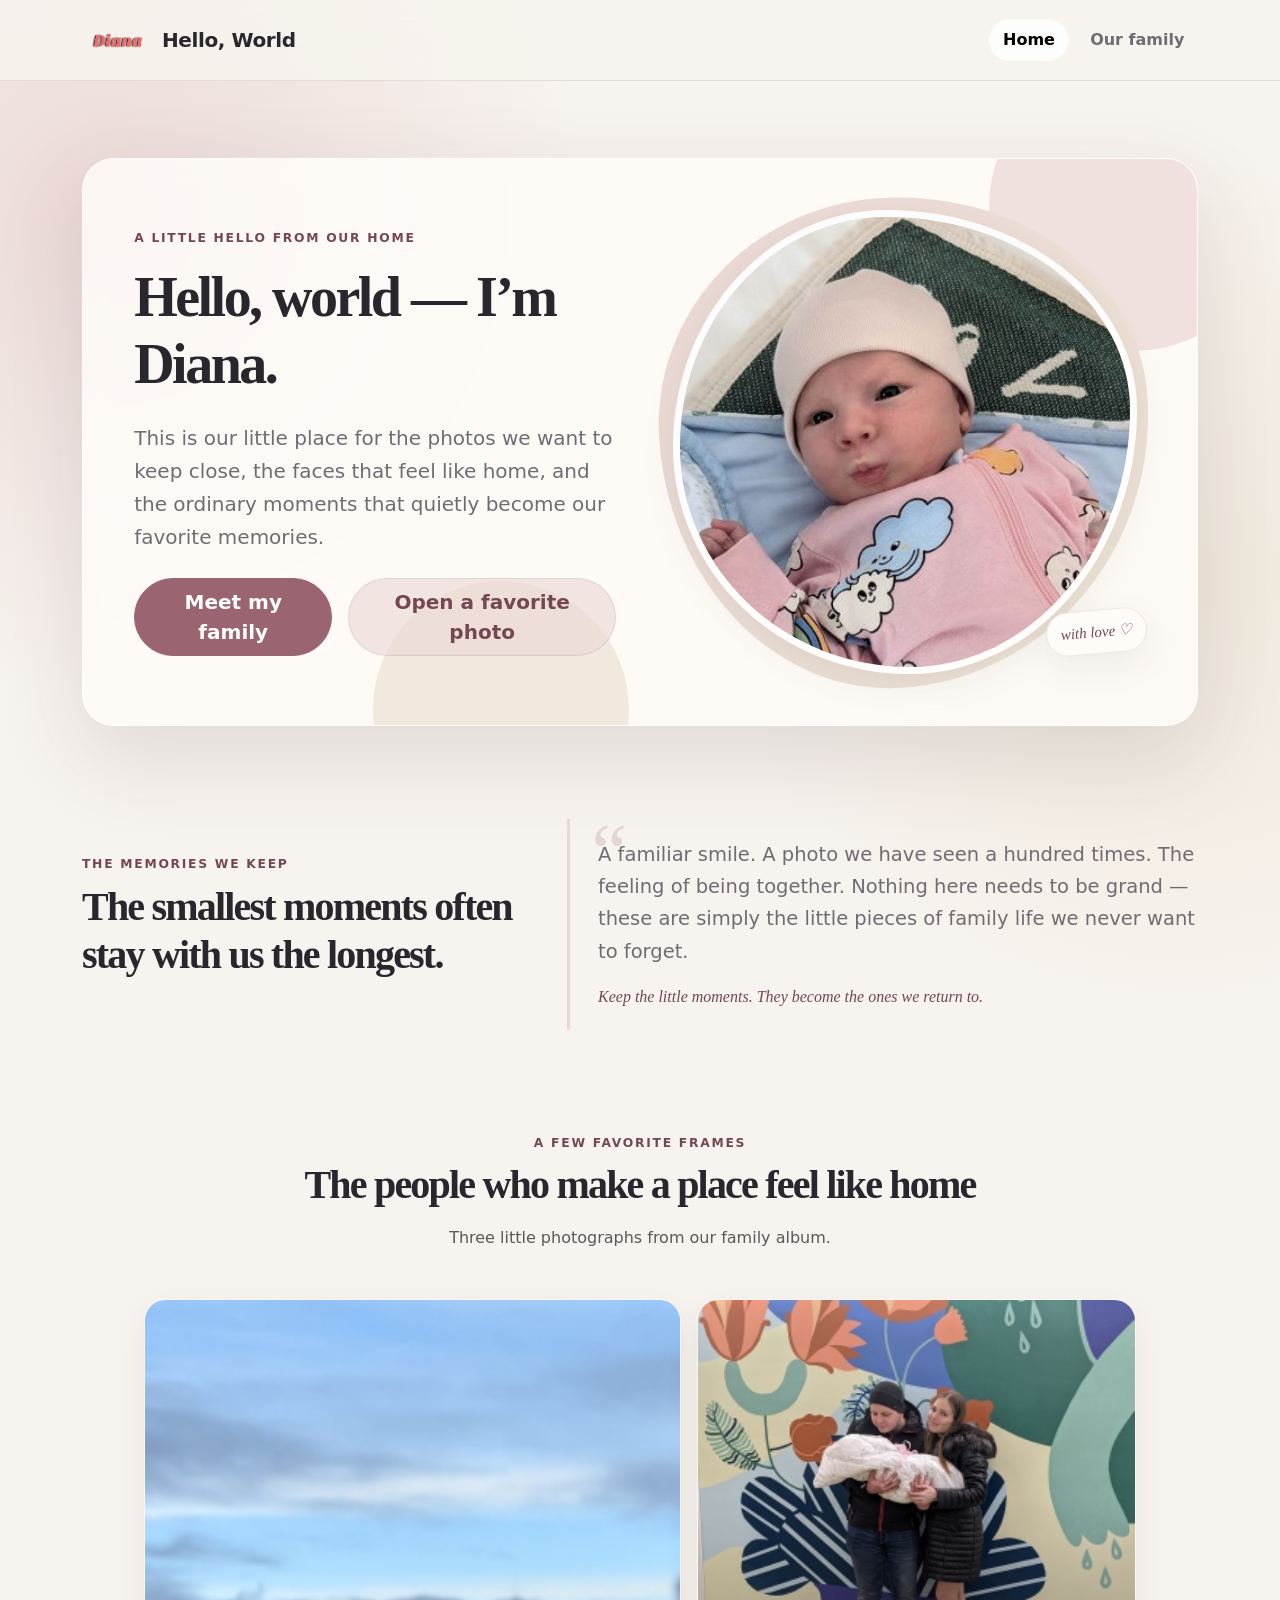
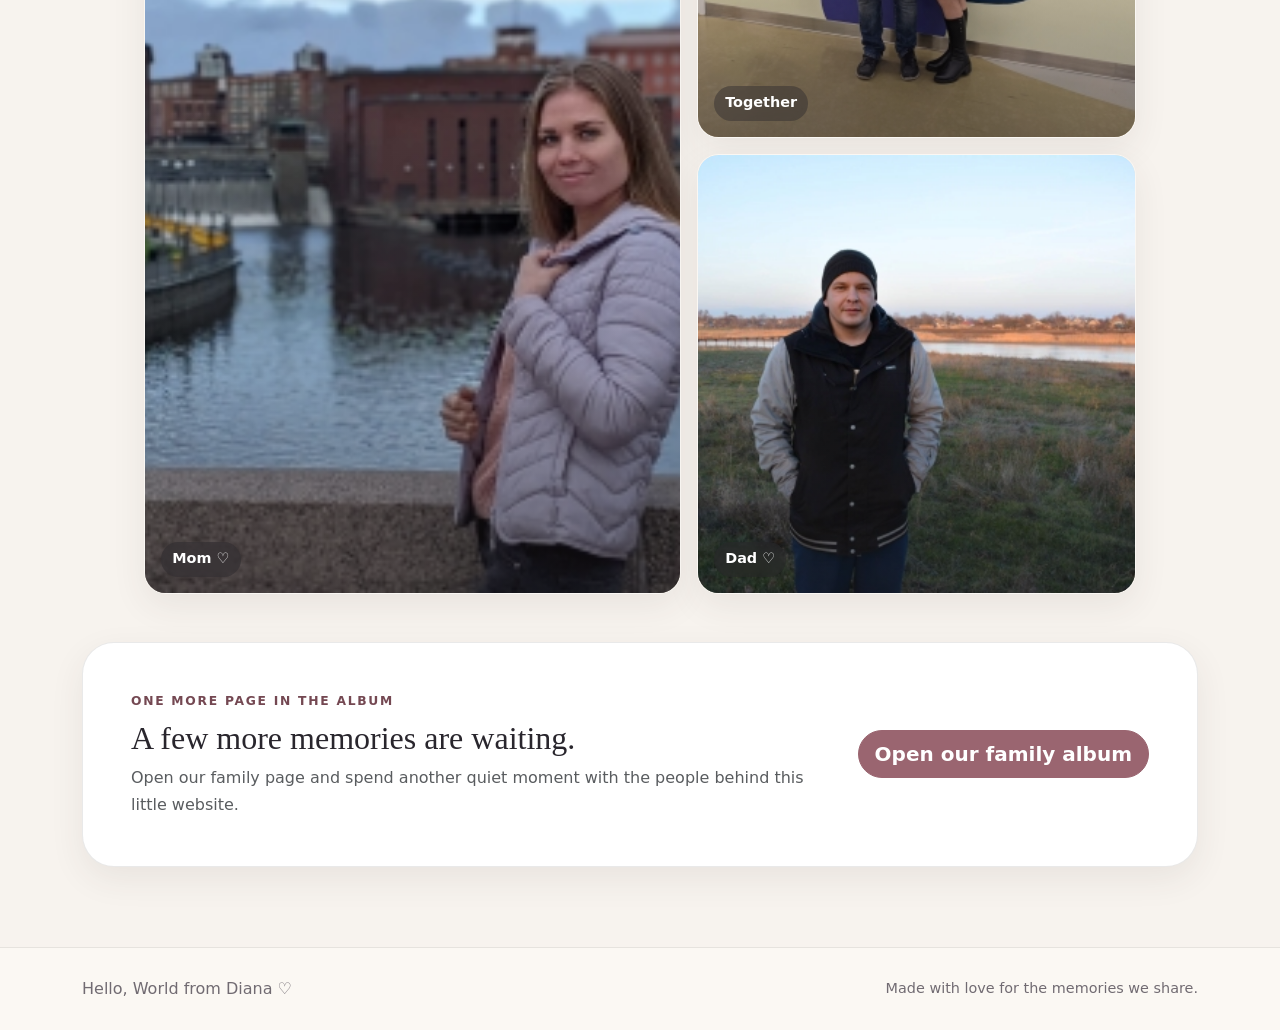
==== commit 4196947f: "Make the home page feel like a family album" ====
--- a/index.html
+++ b/index.html
@@ -5,23 +5,23 @@
     <meta name="viewport" content="width=device-width, initial-scale=1">
     <meta
       name="description"
-      content="Hello, World from Diana — a small family website made with love and built with semantic HTML, modern CSS, and Bootstrap."
+      content="Hello, World from Diana — a small, warm family website for favorite photos, familiar faces, and memories worth keeping close."
     >
     <meta name="robots" content="index,follow">
-    <meta name="theme-color" content="#f7f3ee">
+    <meta name="theme-color" content="#fbf6ef">
     <meta name="color-scheme" content="light">
 
     <meta property="og:title" content="Hello, World from Diana">
     <meta
       property="og:description"
-      content="A tiny corner of the web for favorite family photos and memories."
+      content="A tiny family album on the web — made for favorite photos and memories worth keeping close."
     >
     <meta property="og:type" content="website">
     <meta name="twitter:card" content="summary">
     <meta name="twitter:title" content="Hello, World from Diana">
     <meta
       name="twitter:description"
-      content="A tiny corner of the web for favorite family photos and memories."
+      content="A tiny family album on the web — made for favorite photos and memories worth keeping close."
     >
 
     <title>Hello, World from Diana</title>
@@ -72,7 +72,7 @@
                 <a class="nav-link active" aria-current="page" href="index.html">Home</a>
               </li>
               <li class="nav-item">
-                <a class="nav-link" href="places.html">Family</a>
+                <a class="nav-link" href="places.html">Our family</a>
               </li>
             </ul>
           </div>
@@ -89,14 +89,14 @@
 
             <div class="row align-items-center g-5 position-relative">
               <div class="col-lg-6 order-2 order-lg-1">
-                <p class="eyebrow mb-3">A little hello from our family</p>
+                <p class="eyebrow mb-3">A little hello from our home</p>
                 <h1 id="hero-title" class="display-4 fw-semibold mb-4">
                   Hello, world — I’m Diana.
                 </h1>
                 <p class="lead hero-copy mb-4">
-                  Welcome to our tiny corner of the web — a simple place for a few
-                  favorite photos, the people I love most, and one small family memory
-                  worth keeping.
+                  This is our little place for the photos we want to keep close,
+                  the faces that feel like home, and the ordinary moments that
+                  quietly become our favorite memories.
                 </p>
                 <div class="d-flex flex-column flex-sm-row gap-3">
                   <a class="btn btn-brand btn-lg" href="places.html">Meet my family</a>
@@ -105,9 +105,9 @@
                     href="img3-3.jpg"
                     target="_blank"
                     rel="noopener noreferrer"
-                    aria-label="See our family photo in a new tab"
+                    aria-label="Open a favorite family photo in a new tab"
                   >
-                    See our family photo
+                    Open a favorite photo
                     <span class="visually-hidden">(opens in a new tab)</span>
                   </a>
                 </div>
@@ -115,7 +115,7 @@
 
               <div class="col-lg-6 order-1 order-lg-2">
                 <div class="hero-photo-wrap mx-auto">
-                  <span class="photo-sticker" aria-hidden="true">with love</span>
+                  <span class="photo-sticker" aria-hidden="true">with love ♡</span>
                   <img
                     class="hero-photo"
                     src="img.jpg"
@@ -136,19 +136,22 @@
         <div class="container">
           <div class="row align-items-center g-5">
             <div class="col-lg-5">
-              <p class="eyebrow mb-2">Our little story</p>
+              <p class="eyebrow mb-2">The memories we keep</p>
               <h2 id="story-title" class="display-6 fw-semibold mb-3">
-                Small moments become the memories we keep.
+                The smallest moments often stay with us the longest.
               </h2>
             </div>
             <div class="col-lg-7">
               <div class="story-note">
                 <p class="story-copy mb-3">
-                  This website began as a very small learning project in 2023. Instead
-                  of replacing it with something bigger, it now keeps the same simple
-                  idea: a warm family page, thoughtfully cared for.
+                  A familiar smile. A photo we have seen a hundred times.
+                  The feeling of being together. Nothing here needs to be grand —
+                  these are simply the little pieces of family life we never want
+                  to forget.
                 </p>
-                <p class="mb-0 story-signature">Made for Diana and her family.</p>
+                <p class="mb-0 story-signature">
+                  Keep the little moments. They become the ones we return to.
+                </p>
               </div>
             </div>
           </div>
@@ -160,10 +163,10 @@
           <div class="section-heading text-center mx-auto mb-5">
             <p class="eyebrow mb-2">A few favorite frames</p>
             <h2 id="memory-title" class="display-6 fw-semibold mb-3">
-              The people behind my world
+              The people who make a place feel like home
             </h2>
             <p class="text-body-secondary mb-0">
-              A tiny preview from our family gallery.
+              Three little photographs from our family album.
             </p>
           </div>
 
@@ -179,7 +182,7 @@
                 loading="lazy"
                 decoding="async"
               >
-              <span class="memory-caption">Mom</span>
+              <span class="memory-caption">Mom ♡</span>
             </a>
 
             <a
@@ -207,7 +210,7 @@
                 loading="lazy"
                 decoding="async"
               >
-              <span class="memory-caption">Dad</span>
+              <span class="memory-caption">Dad ♡</span>
             </a>
           </div>
         </div>
@@ -217,15 +220,15 @@
         <div class="container">
           <div class="family-preview">
             <div>
-              <p class="eyebrow mb-2">Family first</p>
-              <h2 id="family-preview-title" class="h2 mb-2">There is more to see.</h2>
+              <p class="eyebrow mb-2">One more page in the album</p>
+              <h2 id="family-preview-title" class="h2 mb-2">A few more memories are waiting.</h2>
               <p class="mb-0 text-body-secondary">
-                Open the family page for the full-size photos and the little story
-                behind this site.
+                Open our family page and spend another quiet moment with the people
+                behind this little website.
               </p>
             </div>
-            <a class="btn btn-dark btn-lg flex-shrink-0" href="places.html">
-              Open family gallery
+            <a class="btn btn-brand btn-lg flex-shrink-0" href="places.html">
+              Open our family album
             </a>
           </div>
         </div>
@@ -237,7 +240,7 @@
         class="container d-flex flex-column flex-sm-row justify-content-between align-items-sm-center gap-2"
       >
         <p class="mb-0">Hello, World from Diana <span aria-hidden="true">♡</span></p>
-        <p class="mb-0 footer-meta">A small family website, made with care.</p>
+        <p class="mb-0 footer-meta">Made with love for the memories we share.</p>
       </div>
     </footer>
 
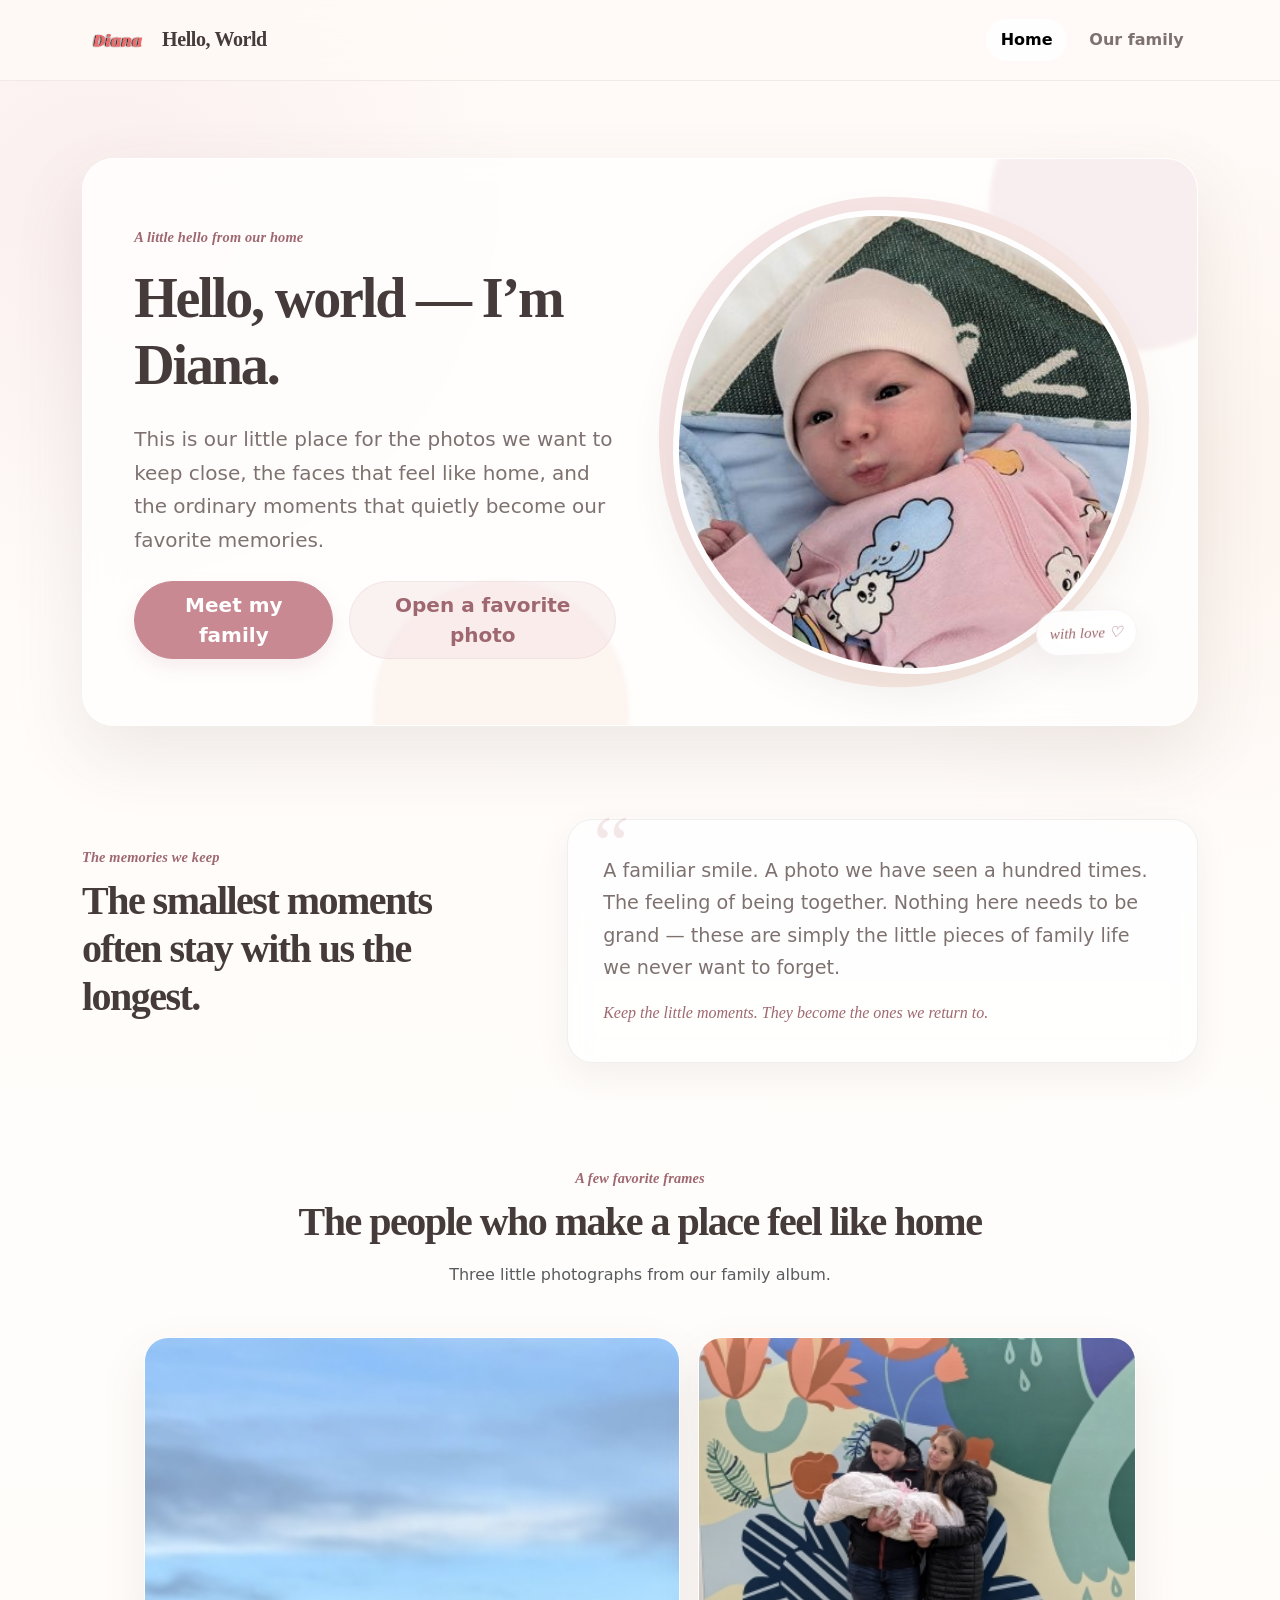
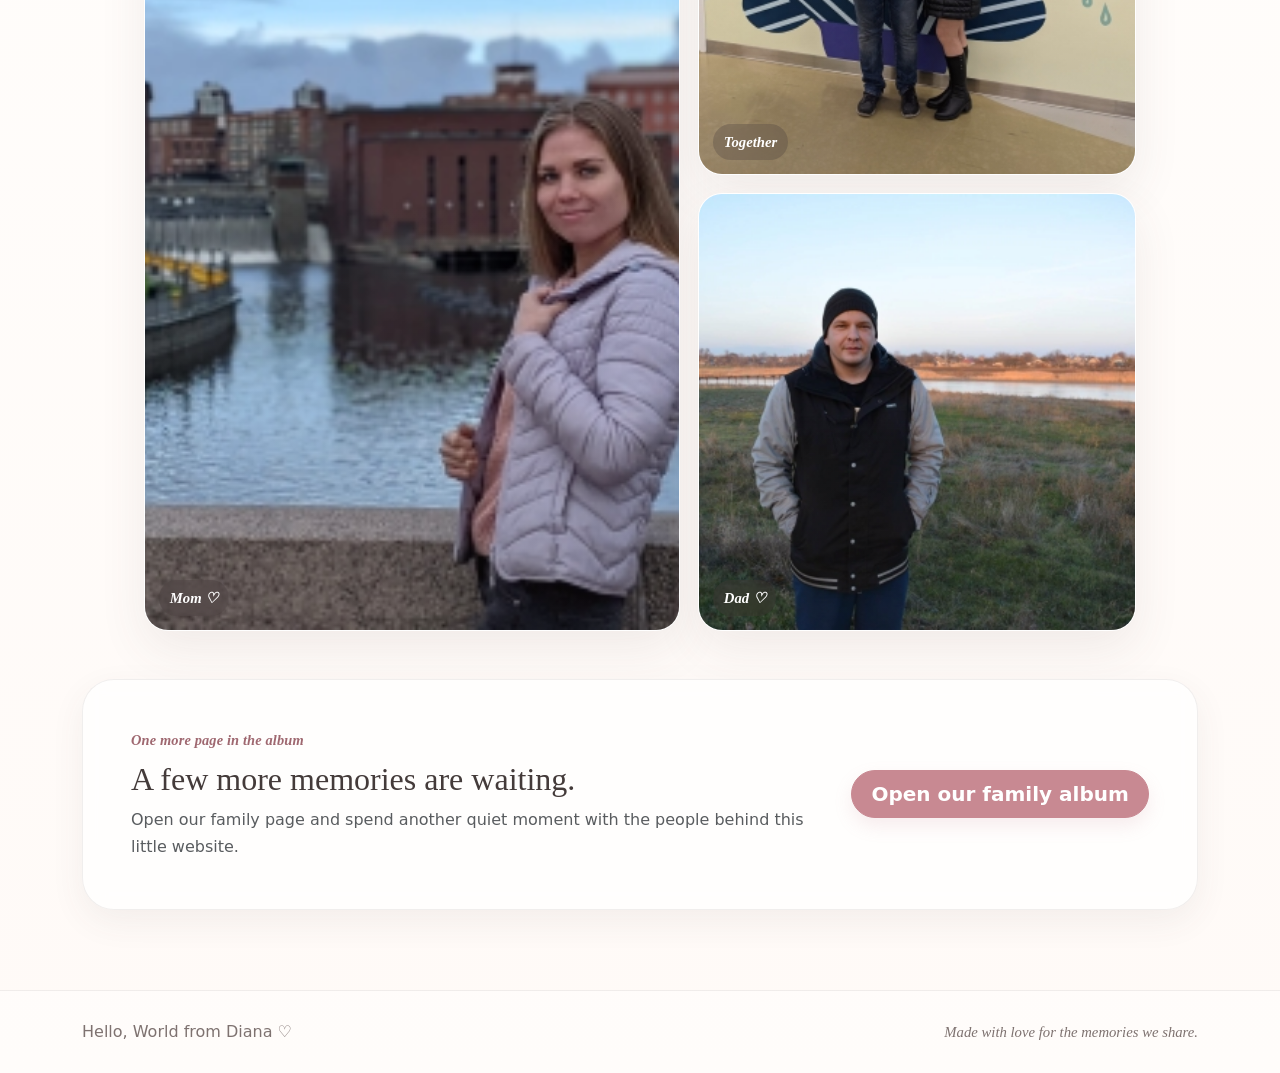
==== commit 4324cc56: "Sync browser theme color with page background" ====
--- a/index.html
+++ b/index.html
@@ -8,7 +8,7 @@
       content="Hello, World from Diana — a small, warm family website for favorite photos, familiar faces, and memories worth keeping close."
     >
     <meta name="robots" content="index,follow">
-    <meta name="theme-color" content="#fbf6ef">
+    <meta name="theme-color" content="#fffaf7">
     <meta name="color-scheme" content="light">
 
     <meta property="og:title" content="Hello, World from Diana">
--- a/styles.css
+++ b/styles.css
@@ -1,486 +1,111 @@
 :root {
-  --page-bg: #f7f3ee;
-  --surface: #fffdf9;
-  --surface-strong: #ffffff;
-  --ink: #29262d;
-  --muted: #716b72;
-  --brand: #9a6570;
-  --brand-dark: #744852;
-  --brand-soft: #ead7d4;
-  --cream: #eee5d7;
-  --line: rgba(41, 38, 45, 0.1);
-  --shadow-sm: 0 12px 34px rgba(70, 50, 54, 0.08);
-  --shadow-lg: 0 32px 90px rgba(70, 50, 54, 0.13);
+  --page-bg: #fffaf7;
+  --surface: #fffefe;
+  --surface-soft: #fff8f5;
+  --ink: #443b3a;
+  --muted: #7e7270;
+  --brand: #c88992;
+  --brand-dark: #9f6870;
+  --brand-soft: #f5e3e5;
+  --peach-soft: #faece3;
+  --cream-soft: #fbf4eb;
+  --line: rgba(68, 59, 58, 0.08);
+  --shadow-sm: 0 12px 34px rgba(90, 69, 66, 0.07);
+  --shadow-md: 0 18px 48px rgba(90, 69, 66, 0.09);
+  --shadow-lg: 0 28px 72px rgba(90, 69, 66, 0.11);
   --radius-lg: 2rem;
-  --radius-md: 1.35rem;
+  --radius-md: 1.4rem;
 }
-
-html {
-  scroll-behavior: smooth;
-}
-
+html { scroll-behavior: smooth; }
 body {
   min-height: 100vh;
   margin: 0;
   color: var(--ink);
   background:
-    radial-gradient(circle at 8% 8%, rgba(234, 215, 212, 0.88), transparent 30rem),
-    radial-gradient(circle at 92% 22%, rgba(238, 229, 215, 0.8), transparent 28rem),
-    var(--page-bg);
-  font-family:
-    Inter, ui-sans-serif, system-ui, -apple-system, BlinkMacSystemFont, "Segoe UI",
-    sans-serif;
-  line-height: 1.65;
+    radial-gradient(circle at 8% 8%, rgba(245, 227, 229, 0.5), transparent 27rem),
+    radial-gradient(circle at 92% 18%, rgba(250, 236, 227, 0.55), transparent 24rem),
+    linear-gradient(180deg, #fffaf7 0%, #fffdfb 48%, #fffaf7 100%);
+  font-family: Inter, ui-sans-serif, system-ui, -apple-system, BlinkMacSystemFont, "Segoe UI", sans-serif;
+  line-height: 1.68;
 }
-
-h1,
-h2,
-.display-4,
-.display-5,
-.display-6 {
-  font-family: Georgia, "Times New Roman", serif;
+h1,h2,.display-4,.display-5,.display-6 { font-family: Georgia, "Times New Roman", serif; font-weight: 600; }
+a { text-underline-offset: 0.2em; }
+img { max-width: 100%; }
+.skip-link { position: fixed; top: .75rem; left: .75rem; z-index: 2000; transform: translateY(-180%); border-radius: .75rem; padding: .65rem .9rem; color: #fff; background: var(--ink); text-decoration: none; }
+.skip-link:focus { transform: translateY(0); }
+:focus-visible { outline: 3px solid rgba(200,137,146,.42); outline-offset: 3px; }
+.site-header { position: relative; z-index: 20; border-bottom: 1px solid var(--line); background: rgba(255,250,247,.9); backdrop-filter: blur(16px); }
+.navbar { min-height: 5rem; }
+.navbar-brand { color: var(--ink); font-family: Georgia, "Times New Roman", serif; font-weight: 700; letter-spacing: -.02em; }
+.navbar-brand:hover,.navbar-brand:focus { color: var(--brand-dark); }
+.brand-mark { width: 4.5rem; height: 3rem; object-fit: contain; }
+.nav-link { border-radius: 999px; padding: .5rem .9rem !important; color: var(--muted); font-weight: 650; }
+.nav-link:hover,.nav-link:focus,.nav-link.active { color: var(--brand-dark); background: rgba(255,255,255,.82); }
+.hero-section { padding: clamp(2rem,6vw,5rem) 0; }
+.hero-card { position: relative; overflow: hidden; isolation: isolate; border: 1px solid rgba(255,255,255,.9); border-radius: var(--radius-lg); padding: clamp(1.6rem,4vw,4.3rem); background: rgba(255,254,253,.86); box-shadow: var(--shadow-lg); backdrop-filter: blur(16px); }
+.hero-decoration { position: absolute; z-index: -1; border-radius: 50%; pointer-events: none; filter: blur(2px); }
+.hero-decoration-one { top: -6rem; right: -5rem; width: 18rem; height: 18rem; background: rgba(245,227,229,.58); }
+.hero-decoration-two { bottom: -7rem; left: 26%; width: 16rem; height: 16rem; background: rgba(250,236,227,.5); }
+.hero-card h1,.page-intro h1,.section-heading h2,.story-section h2 { letter-spacing: -.038em; }
+.hero-copy { max-width: 40rem; color: var(--muted); }
+.eyebrow { color: var(--brand-dark); font-family: Georgia, "Times New Roman", serif; font-size: .9rem; font-style: italic; font-weight: 600; letter-spacing: .01em; }
+.hero-photo-wrap { position: relative; width: min(100%,29rem); aspect-ratio: 1; }
+.hero-photo-wrap::before { position: absolute; inset: -.85rem; z-index: -1; border-radius: 46% 54% 52% 48% / 49% 45% 55% 51%; background: linear-gradient(135deg,var(--brand-soft),var(--peach-soft)); content: ""; transform: rotate(-2deg); }
+.hero-photo-wrap::after { display: none; }
+.hero-photo { width: 100%; height: 100%; border: .38rem solid rgba(255,255,255,.95); border-radius: 44% 56% 48% 52% / 52% 44% 56% 48%; object-fit: cover; box-shadow: var(--shadow-md); }
+.photo-sticker { position: absolute; right: 0; bottom: 1.2rem; z-index: 2; transform: rotate(-2deg); border: 1px solid rgba(159,104,112,.08); border-radius: 999px; padding: .55rem .8rem; color: var(--brand-dark); background: rgba(255,255,255,.9); box-shadow: var(--shadow-sm); font-family: Georgia, "Times New Roman", serif; font-size: .95rem; font-style: italic; backdrop-filter: blur(10px); }
+.btn { border-radius: 999px; padding-inline: 1.2rem; font-weight: 700; }
+.btn-brand { border-color: var(--brand); color: #fff; background: var(--brand); box-shadow: 0 8px 18px rgba(200,137,146,.15); }
+.btn-brand:hover,.btn-brand:focus-visible { border-color: var(--brand-dark); color: #fff; background: var(--brand-dark); }
+.btn-soft { border-color: rgba(159,104,112,.08); color: var(--brand-dark); background: rgba(245,227,229,.5); }
+.btn-soft:hover,.btn-soft:focus-visible { border-color: rgba(159,104,112,.14); color: var(--brand-dark); background: rgba(245,227,229,.78); }
+.section-space { padding: 1rem 0 clamp(4rem,8vw,7rem); }
+.section-heading { max-width: 48rem; }
+.story-note { position: relative; border: 1px solid var(--line); border-radius: 1.6rem; padding: clamp(1.5rem,3vw,2.2rem); background: rgba(255,255,255,.72); box-shadow: var(--shadow-sm); backdrop-filter: blur(10px); }
+.story-note::before { position: absolute; top: -1rem; left: 1.6rem; color: rgba(200,137,146,.2); content: "“"; font-family: Georgia, "Times New Roman", serif; font-size: 5rem; line-height: 1; }
+.story-copy { position: relative; max-width: 44rem; color: var(--muted); font-size: clamp(1.05rem,2vw,1.2rem); }
+.story-signature { color: var(--brand-dark); font-family: Georgia, "Times New Roman", serif; font-style: italic; }
+.memory-grid { display: grid; grid-template-columns: 1.1fr .9fr; grid-template-rows: repeat(2,minmax(13rem,1fr)); gap: 1.1rem; max-width: 62rem; margin-inline: auto; }
+.memory-card { position: relative; display: block; overflow: hidden; min-height: 13rem; border: 1px solid rgba(255,255,255,.92); border-radius: 1.5rem; background: var(--surface); box-shadow: var(--shadow-md); }
+.memory-card:nth-child(1),.memory-card:nth-child(2),.memory-card:nth-child(3) { transform: none; }
+.memory-card-tall { grid-row: 1 / 3; }
+.memory-card img { width: 100%; height: 100%; object-fit: cover; transition: transform 220ms ease; }
+.memory-card::after { position: absolute; inset: 0; background: linear-gradient(to top,rgba(54,42,42,.18),transparent 50%); content: ""; }
+.memory-caption { position: absolute; bottom: .9rem; left: .9rem; z-index: 2; border-radius: 999px; padding: .35rem .65rem; color: #fff; background: rgba(68,59,58,.28); backdrop-filter: blur(10px); font-family: Georgia, "Times New Roman", serif; font-size: .92rem; font-style: italic; font-weight: 600; }
+.family-preview { display: flex; align-items: center; justify-content: space-between; gap: 2rem; border: 1px solid var(--line); border-radius: var(--radius-lg); padding: clamp(1.6rem,4vw,3rem); background: rgba(255,255,255,.72); box-shadow: var(--shadow-sm); backdrop-filter: blur(10px); }
+.page-intro { padding: clamp(3rem,8vw,6rem) 0 clamp(2rem,5vw,4rem); }
+.family-album-row { align-items: stretch; }
+.family-card { position: relative; overflow: hidden; border: 1px solid rgba(255,255,255,.94); border-radius: 1.5rem; background: rgba(255,255,255,.8); box-shadow: var(--shadow-md); backdrop-filter: blur(10px); }
+.family-card::before { display: none; }
+.family-card-left,.family-card-center,.family-card-right { transform: none; }
+.family-image-link { display: block; overflow: hidden; aspect-ratio: 4 / 3; background: var(--cream-soft); }
+.family-image { width: 100%; height: 100%; object-fit: cover; transition: transform 220ms ease; }
+.family-card-body { padding: 1.5rem 1.4rem 1.35rem; text-align: center; }
+.family-role { margin-bottom: .2rem; color: var(--brand-dark); font-family: Georgia, "Times New Roman", serif; font-size: .94rem; font-style: italic; font-weight: 600; }
+.family-memory { color: var(--muted); }
+.card-link { color: var(--brand-dark); font-weight: 700; text-decoration: none; }
+.card-link:hover,.card-link:focus { color: var(--ink); text-decoration: underline; }
+.album-note { position: relative; max-width: 42rem; border: 1px solid var(--line); border-radius: 1.6rem; padding: 1.6rem 2rem; color: var(--muted); background: rgba(255,255,255,.72); box-shadow: var(--shadow-sm); font-family: Georgia, "Times New Roman", serif; font-size: 1.06rem; text-align: center; backdrop-filter: blur(10px); }
+.album-note-heart { display: inline-block; margin-bottom: .35rem; color: var(--brand); font-size: 1.45rem; }
+.album-note-signature { color: var(--brand-dark); font-size: .95rem; font-style: italic; }
+.site-footer { margin-top: 2rem; border-top: 1px solid var(--line); padding: 1.75rem 0; color: var(--muted); background: rgba(255,255,255,.38); }
+.footer-meta { font-family: Georgia, "Times New Roman", serif; font-size: .92rem; font-style: italic; }
+@media (hover:hover) {
+  .family-card,.memory-card { transition: transform 180ms ease,box-shadow 180ms ease; }
+  .family-card:hover,.memory-card:hover { transform: translateY(-4px); box-shadow: var(--shadow-lg); }
+  .family-image-link:hover .family-image,.memory-card:hover img { transform: scale(1.02); }
 }
-
-a {
-  text-underline-offset: 0.2em;
+@media (max-width:767.98px) {
+  .navbar-collapse { padding-top: .75rem; padding-bottom: .5rem; }
+  .hero-card { text-align: center; }
+  .hero-copy { margin-inline: auto; }
+  .photo-sticker { right: .2rem; }
+  .story-note { margin-top: .5rem; }
+  .memory-grid { grid-template-columns: 1fr; grid-template-rows: none; gap: 1rem; }
+  .memory-card,.memory-card-tall { grid-row: auto; min-height: 16rem; aspect-ratio: 4 / 3; }
+  .family-preview { align-items: stretch; flex-direction: column; }
 }
-
-img {
-  max-width: 100%;
+@media (prefers-reduced-motion:reduce) {
+  html { scroll-behavior: auto; }
+  *,*::before,*::after { scroll-behavior: auto !important; transition-duration: .01ms !important; animation-duration: .01ms !important; animation-iteration-count: 1 !important; }
 }
-
-.skip-link {
-  position: fixed;
-  top: 0.75rem;
-  left: 0.75rem;
-  z-index: 2000;
-  transform: translateY(-180%);
-  border-radius: 0.75rem;
-  padding: 0.65rem 0.9rem;
-  color: #fff;
-  background: var(--ink);
-  text-decoration: none;
-}
-
-.skip-link:focus {
-  transform: translateY(0);
-}
-
-:focus-visible {
-  outline: 3px solid rgba(154, 101, 112, 0.48);
-  outline-offset: 3px;
-}
-
-.site-header {
-  position: relative;
-  z-index: 20;
-  border-bottom: 1px solid var(--line);
-  background: rgba(247, 243, 238, 0.84);
-  backdrop-filter: blur(14px);
-}
-
-.navbar {
-  min-height: 5rem;
-}
-
-.navbar-brand {
-  color: var(--ink);
-  font-weight: 750;
-  letter-spacing: -0.02em;
-}
-
-.navbar-brand:hover,
-.navbar-brand:focus {
-  color: var(--brand-dark);
-}
-
-.brand-mark {
-  width: 4.5rem;
-  height: 3rem;
-  object-fit: contain;
-}
-
-.nav-link {
-  border-radius: 999px;
-  padding: 0.5rem 0.85rem !important;
-  color: var(--muted);
-  font-weight: 650;
-}
-
-.nav-link:hover,
-.nav-link:focus,
-.nav-link.active {
-  color: var(--ink);
-  background: rgba(255, 255, 255, 0.74);
-}
-
-.hero-section {
-  padding: clamp(2rem, 6vw, 5.5rem) 0;
-}
-
-.hero-card {
-  position: relative;
-  overflow: hidden;
-  isolation: isolate;
-  border: 1px solid rgba(255, 255, 255, 0.74);
-  border-radius: var(--radius-lg);
-  padding: clamp(1.5rem, 4vw, 4.5rem);
-  background: rgba(255, 253, 249, 0.82);
-  box-shadow: var(--shadow-lg);
-  backdrop-filter: blur(12px);
-}
-
-.hero-decoration {
-  position: absolute;
-  z-index: -1;
-  border-radius: 50%;
-  pointer-events: none;
-}
-
-.hero-decoration-one {
-  top: -6rem;
-  right: -5rem;
-  width: 18rem;
-  height: 18rem;
-  background: rgba(234, 215, 212, 0.72);
-}
-
-.hero-decoration-two {
-  bottom: -7rem;
-  left: 26%;
-  width: 16rem;
-  height: 16rem;
-  background: rgba(238, 229, 215, 0.78);
-}
-
-.hero-card h1,
-.page-intro h1,
-.section-heading h2,
-.story-section h2 {
-  letter-spacing: -0.045em;
-}
-
-.hero-copy {
-  max-width: 39rem;
-  color: var(--muted);
-}
-
-.eyebrow {
-  color: var(--brand-dark);
-  font-size: 0.77rem;
-  font-weight: 800;
-  letter-spacing: 0.14em;
-  text-transform: uppercase;
-}
-
-.hero-photo-wrap {
-  position: relative;
-  width: min(100%, 29rem);
-  aspect-ratio: 1;
-}
-
-.hero-photo-wrap::before {
-  position: absolute;
-  inset: -0.8rem;
-  z-index: -1;
-  border-radius: 48% 52% 54% 46% / 46% 44% 56% 54%;
-  background: linear-gradient(135deg, var(--brand-soft), var(--cream));
-  content: "";
-  transform: rotate(-4deg);
-}
-
-.hero-photo {
-  width: 100%;
-  height: 100%;
-  border: 0.45rem solid rgba(255, 255, 255, 0.92);
-  border-radius: 46% 54% 49% 51% / 51% 43% 57% 49%;
-  object-fit: cover;
-  box-shadow: var(--shadow-sm);
-}
-
-.photo-sticker {
-  position: absolute;
-  right: -0.6rem;
-  bottom: 1.25rem;
-  z-index: 2;
-  transform: rotate(-5deg);
-  border: 1px solid rgba(116, 72, 82, 0.12);
-  border-radius: 999px;
-  padding: 0.55rem 0.85rem;
-  color: var(--brand-dark);
-  background: rgba(255, 253, 249, 0.94);
-  box-shadow: var(--shadow-sm);
-  font-family: Georgia, "Times New Roman", serif;
-  font-size: 0.94rem;
-  font-style: italic;
-}
-
-.btn {
-  border-radius: 999px;
-  font-weight: 700;
-}
-
-.btn-brand {
-  border-color: var(--brand);
-  color: #fff;
-  background: var(--brand);
-}
-
-.btn-brand:hover,
-.btn-brand:focus-visible {
-  border-color: var(--brand-dark);
-  color: #fff;
-  background: var(--brand-dark);
-}
-
-.btn-soft {
-  border-color: rgba(116, 72, 82, 0.12);
-  color: var(--brand-dark);
-  background: rgba(234, 215, 212, 0.62);
-}
-
-.btn-soft:hover,
-.btn-soft:focus-visible {
-  border-color: rgba(116, 72, 82, 0.2);
-  color: var(--brand-dark);
-  background: rgba(234, 215, 212, 0.9);
-}
-
-.section-space {
-  padding: 1rem 0 clamp(4rem, 8vw, 7rem);
-}
-
-.section-heading {
-  max-width: 46rem;
-}
-
-.story-note {
-  position: relative;
-  border-left: 3px solid var(--brand-soft);
-  padding: 1.25rem 0 1.25rem 1.75rem;
-}
-
-.story-note::before {
-  position: absolute;
-  top: -0.45rem;
-  left: 1.35rem;
-  color: rgba(154, 101, 112, 0.2);
-  content: "“";
-  font-family: Georgia, "Times New Roman", serif;
-  font-size: 5rem;
-  line-height: 1;
-}
-
-.story-copy {
-  position: relative;
-  max-width: 44rem;
-  color: var(--muted);
-  font-size: clamp(1.05rem, 2vw, 1.22rem);
-}
-
-.story-signature {
-  color: var(--brand-dark);
-  font-family: Georgia, "Times New Roman", serif;
-  font-style: italic;
-}
-
-.memory-grid {
-  display: grid;
-  grid-template-columns: 1.1fr 0.9fr;
-  grid-template-rows: repeat(2, minmax(13rem, 1fr));
-  gap: 1rem;
-  max-width: 62rem;
-  margin-inline: auto;
-}
-
-.memory-card {
-  position: relative;
-  display: block;
-  overflow: hidden;
-  min-height: 13rem;
-  border: 1px solid rgba(255, 255, 255, 0.7);
-  border-radius: var(--radius-md);
-  background: var(--cream);
-  box-shadow: var(--shadow-sm);
-}
-
-.memory-card-tall {
-  grid-row: 1 / 3;
-}
-
-.memory-card img {
-  width: 100%;
-  height: 100%;
-  object-fit: cover;
-  transition: transform 220ms ease;
-}
-
-.memory-card::after {
-  position: absolute;
-  inset: 0;
-  background: linear-gradient(to top, rgba(30, 26, 29, 0.45), transparent 55%);
-  content: "";
-}
-
-.memory-caption {
-  position: absolute;
-  bottom: 1rem;
-  left: 1rem;
-  z-index: 2;
-  border-radius: 999px;
-  padding: 0.35rem 0.7rem;
-  color: #fff;
-  background: rgba(41, 38, 45, 0.42);
-  backdrop-filter: blur(8px);
-  font-size: 0.9rem;
-  font-weight: 750;
-}
-
-.family-preview {
-  display: flex;
-  align-items: center;
-  justify-content: space-between;
-  gap: 2rem;
-  border: 1px solid var(--line);
-  border-radius: var(--radius-lg);
-  padding: clamp(1.5rem, 4vw, 3rem);
-  background: var(--surface-strong);
-  box-shadow: var(--shadow-sm);
-}
-
-.page-intro {
-  padding: clamp(3rem, 8vw, 6.5rem) 0 clamp(2rem, 5vw, 4rem);
-}
-
-.family-card {
-  overflow: hidden;
-  border: 1px solid var(--line);
-  border-radius: var(--radius-md);
-  background: var(--surface);
-  box-shadow: var(--shadow-sm);
-}
-
-.family-image-link {
-  display: block;
-  overflow: hidden;
-  aspect-ratio: 4 / 3;
-  background: #e8e0d7;
-}
-
-.family-image {
-  width: 100%;
-  height: 100%;
-  object-fit: cover;
-  transition: transform 220ms ease;
-}
-
-.family-card-body {
-  padding: 1.5rem;
-}
-
-.family-role {
-  color: var(--brand-dark);
-  font-size: 0.78rem;
-  font-weight: 800;
-  letter-spacing: 0.12em;
-  text-transform: uppercase;
-}
-
-.card-link {
-  color: var(--ink);
-  font-weight: 750;
-  text-decoration: none;
-}
-
-.card-link:hover,
-.card-link:focus {
-  color: var(--brand-dark);
-  text-decoration: underline;
-}
-
-.site-footer {
-  margin-top: 2rem;
-  border-top: 1px solid var(--line);
-  padding: 1.75rem 0;
-  color: var(--muted);
-  background: rgba(255, 253, 249, 0.52);
-}
-
-.footer-meta {
-  font-size: 0.9rem;
-}
-
-@media (hover: hover) {
-  .family-card,
-  .memory-card {
-    transition:
-      transform 180ms ease,
-      box-shadow 180ms ease;
-  }
-
-  .family-card:hover,
-  .memory-card:hover {
-    transform: translateY(-4px);
-    box-shadow: var(--shadow-lg);
-  }
-
-  .family-image-link:hover .family-image,
-  .memory-card:hover img {
-    transform: scale(1.035);
-  }
-}
-
-@media (max-width: 767.98px) {
-  .navbar-collapse {
-    padding-top: 0.75rem;
-    padding-bottom: 0.5rem;
-  }
-
-  .hero-card {
-    text-align: center;
-  }
-
-  .hero-copy {
-    margin-inline: auto;
-  }
-
-  .photo-sticker {
-    right: 0;
-  }
-
-  .story-note {
-    margin-top: 0.5rem;
-  }
-
-  .memory-grid {
-    grid-template-columns: 1fr;
-    grid-template-rows: none;
-  }
-
-  .memory-card,
-  .memory-card-tall {
-    grid-row: auto;
-    min-height: 16rem;
-    aspect-ratio: 4 / 3;
-  }
-
-  .family-preview {
-    align-items: stretch;
-    flex-direction: column;
-  }
-}
-
-@media (prefers-reduced-motion: reduce) {
-  html {
-    scroll-behavior: auto;
-  }
-
-  *,
-  *::before,
-  *::after {
-    scroll-behavior: auto !important;
-    transition-duration: 0.01ms !important;
-    animation-duration: 0.01ms !important;
-    animation-iteration-count: 1 !important;
-  }
-}
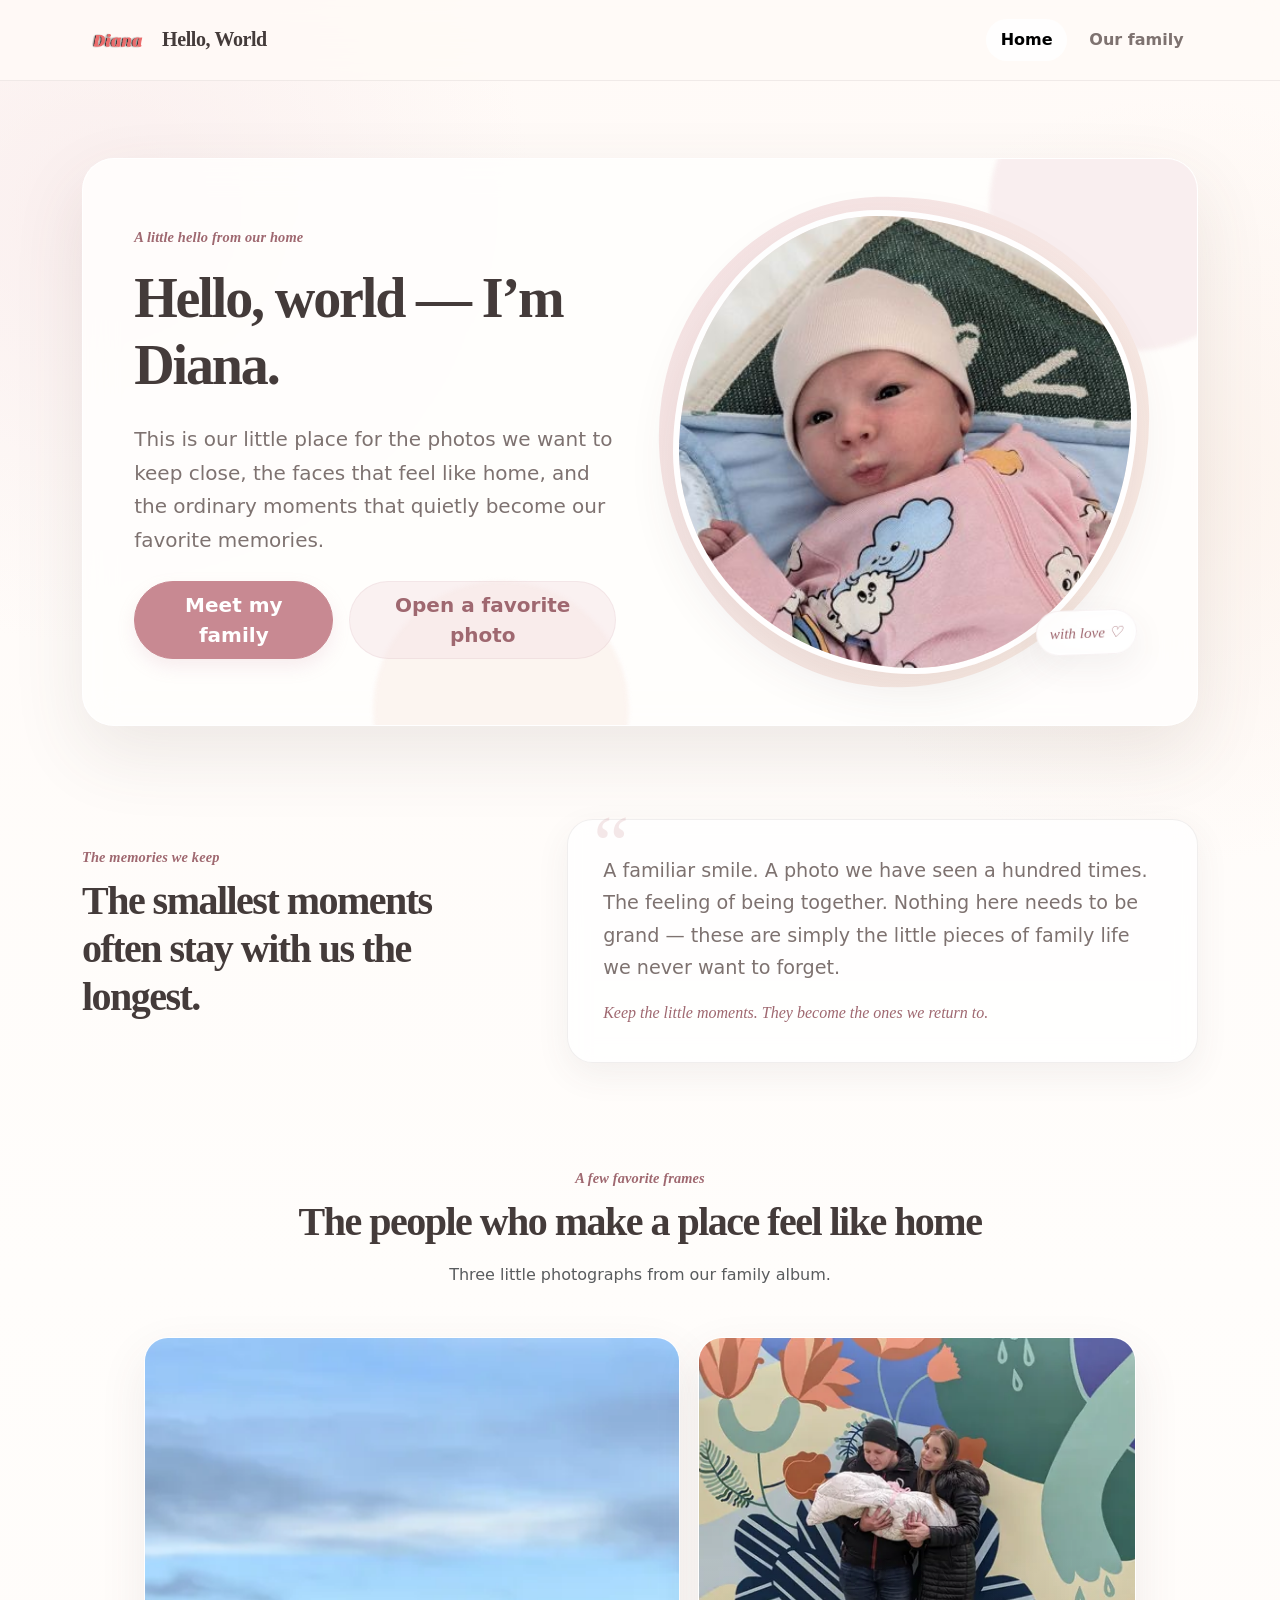
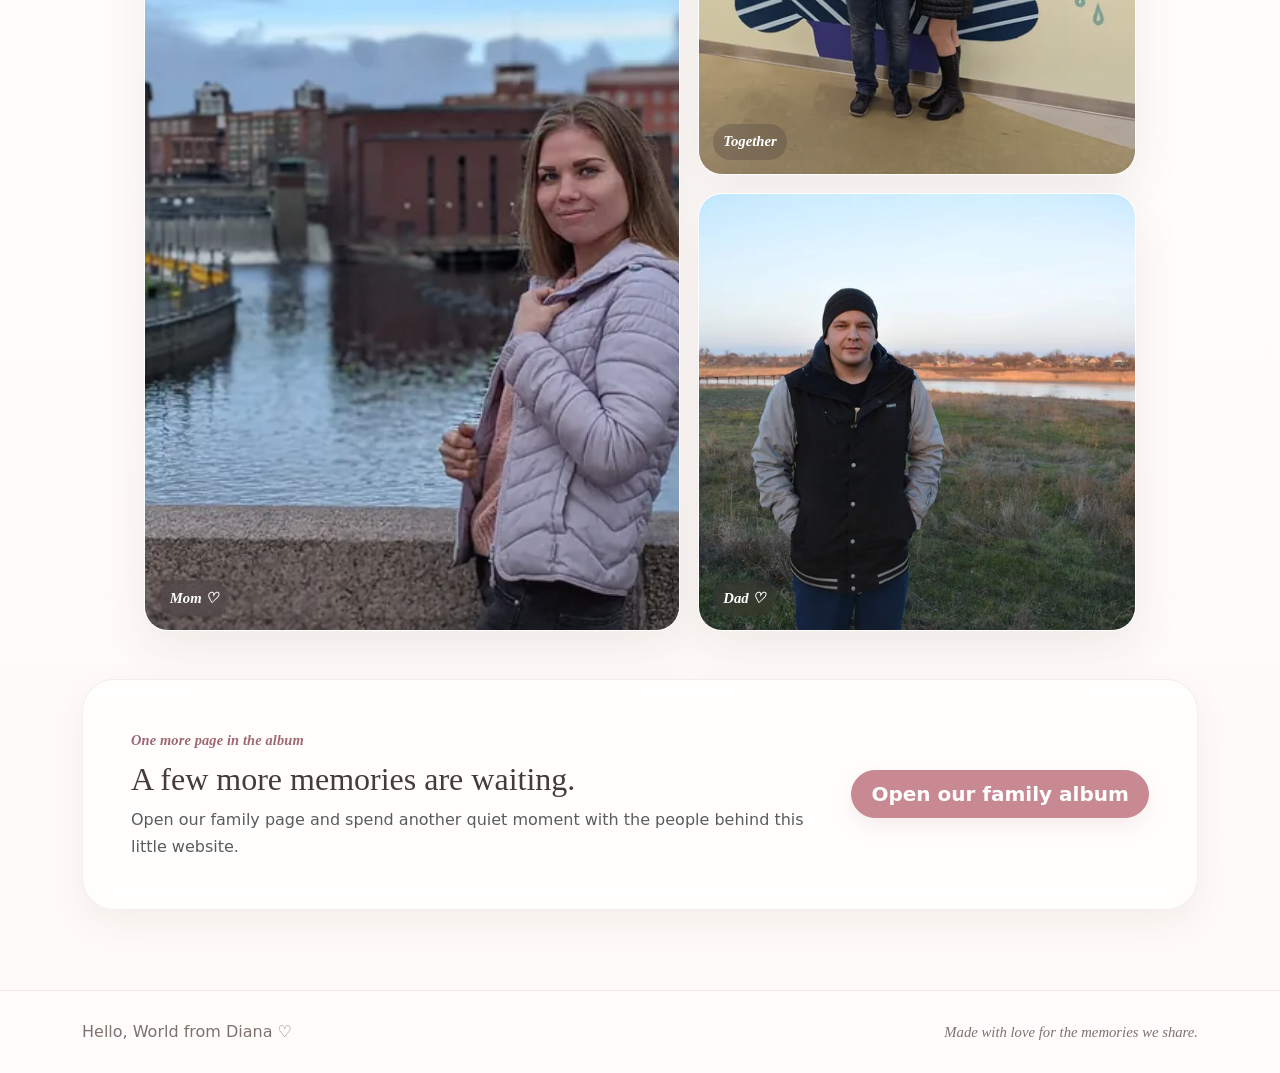
==== commit 18b7e3ba: "Serve responsive WebP images on the home gallery" ====
--- a/index.html
+++ b/index.html
@@ -176,12 +176,21 @@
               href="places.html"
               aria-label="Meet Mom in the family gallery"
             >
-              <img
-                src="img1.jpg"
-                alt="Iryna, Diana's mother"
-                loading="lazy"
-                decoding="async"
-              >
+              <picture>
+                <source
+                  type="image/webp"
+                  srcset="img1-600.webp 600w, img1-1200.webp 1200w"
+                  sizes="(max-width: 767px) calc(100vw - 3rem), (max-width: 1199px) 52vw, 540px"
+                >
+                <img
+                  src="img1.jpg"
+                  alt="Iryna, Diana's mother"
+                  width="1200"
+                  height="1195"
+                  loading="lazy"
+                  decoding="async"
+                >
+              </picture>
               <span class="memory-caption">Mom ♡</span>
             </a>
 
@@ -190,12 +199,21 @@
               href="places.html"
               aria-label="See our family together in the family gallery"
             >
-              <img
-                src="img3.jpg"
-                alt="Diana together with her parents"
-                loading="lazy"
-                decoding="async"
-              >
+              <picture>
+                <source
+                  type="image/webp"
+                  srcset="img3-600.webp 600w, img3-1200.webp 1200w"
+                  sizes="(max-width: 767px) calc(100vw - 3rem), (max-width: 1199px) 42vw, 440px"
+                >
+                <img
+                  src="img3.jpg"
+                  alt="Diana together with her parents"
+                  width="1200"
+                  height="900"
+                  loading="lazy"
+                  decoding="async"
+                >
+              </picture>
               <span class="memory-caption">Together</span>
             </a>
 
@@ -204,12 +222,21 @@
               href="places.html"
               aria-label="Meet Dad in the family gallery"
             >
-              <img
-                src="img2.jpg"
-                alt="Mykola, Diana's father"
-                loading="lazy"
-                decoding="async"
-              >
+              <picture>
+                <source
+                  type="image/webp"
+                  srcset="img2-600.webp 600w, img2-1200.webp 1200w"
+                  sizes="(max-width: 767px) calc(100vw - 3rem), (max-width: 1199px) 42vw, 440px"
+                >
+                <img
+                  src="img2.jpg"
+                  alt="Mykola, Diana's father"
+                  width="1200"
+                  height="1200"
+                  loading="lazy"
+                  decoding="async"
+                >
+              </picture>
               <span class="memory-caption">Dad ♡</span>
             </a>
           </div>
--- a/styles.css
+++ b/styles.css
@@ -16,96 +16,486 @@
   --radius-lg: 2rem;
   --radius-md: 1.4rem;
 }
-html { scroll-behavior: smooth; }
+html {
+  scroll-behavior: smooth;
+}
 body {
   min-height: 100vh;
   margin: 0;
   color: var(--ink);
   background:
-    radial-gradient(circle at 8% 8%, rgba(245, 227, 229, 0.5), transparent 27rem),
-    radial-gradient(circle at 92% 18%, rgba(250, 236, 227, 0.55), transparent 24rem),
+    radial-gradient(
+      circle at 8% 8%,
+      rgba(245, 227, 229, 0.5),
+      transparent 27rem
+    ),
+    radial-gradient(
+      circle at 92% 18%,
+      rgba(250, 236, 227, 0.55),
+      transparent 24rem
+    ),
     linear-gradient(180deg, #fffaf7 0%, #fffdfb 48%, #fffaf7 100%);
-  font-family: Inter, ui-sans-serif, system-ui, -apple-system, BlinkMacSystemFont, "Segoe UI", sans-serif;
+  font-family:
+    Inter,
+    ui-sans-serif,
+    system-ui,
+    -apple-system,
+    BlinkMacSystemFont,
+    "Segoe UI",
+    sans-serif;
   line-height: 1.68;
 }
-h1,h2,.display-4,.display-5,.display-6 { font-family: Georgia, "Times New Roman", serif; font-weight: 600; }
-a { text-underline-offset: 0.2em; }
-img { max-width: 100%; }
-.skip-link { position: fixed; top: .75rem; left: .75rem; z-index: 2000; transform: translateY(-180%); border-radius: .75rem; padding: .65rem .9rem; color: #fff; background: var(--ink); text-decoration: none; }
-.skip-link:focus { transform: translateY(0); }
-:focus-visible { outline: 3px solid rgba(200,137,146,.42); outline-offset: 3px; }
-.site-header { position: relative; z-index: 20; border-bottom: 1px solid var(--line); background: rgba(255,250,247,.9); backdrop-filter: blur(16px); }
-.navbar { min-height: 5rem; }
-.navbar-brand { color: var(--ink); font-family: Georgia, "Times New Roman", serif; font-weight: 700; letter-spacing: -.02em; }
-.navbar-brand:hover,.navbar-brand:focus { color: var(--brand-dark); }
-.brand-mark { width: 4.5rem; height: 3rem; object-fit: contain; }
-.nav-link { border-radius: 999px; padding: .5rem .9rem !important; color: var(--muted); font-weight: 650; }
-.nav-link:hover,.nav-link:focus,.nav-link.active { color: var(--brand-dark); background: rgba(255,255,255,.82); }
-.hero-section { padding: clamp(2rem,6vw,5rem) 0; }
-.hero-card { position: relative; overflow: hidden; isolation: isolate; border: 1px solid rgba(255,255,255,.9); border-radius: var(--radius-lg); padding: clamp(1.6rem,4vw,4.3rem); background: rgba(255,254,253,.86); box-shadow: var(--shadow-lg); backdrop-filter: blur(16px); }
-.hero-decoration { position: absolute; z-index: -1; border-radius: 50%; pointer-events: none; filter: blur(2px); }
-.hero-decoration-one { top: -6rem; right: -5rem; width: 18rem; height: 18rem; background: rgba(245,227,229,.58); }
-.hero-decoration-two { bottom: -7rem; left: 26%; width: 16rem; height: 16rem; background: rgba(250,236,227,.5); }
-.hero-card h1,.page-intro h1,.section-heading h2,.story-section h2 { letter-spacing: -.038em; }
-.hero-copy { max-width: 40rem; color: var(--muted); }
-.eyebrow { color: var(--brand-dark); font-family: Georgia, "Times New Roman", serif; font-size: .9rem; font-style: italic; font-weight: 600; letter-spacing: .01em; }
-.hero-photo-wrap { position: relative; width: min(100%,29rem); aspect-ratio: 1; }
-.hero-photo-wrap::before { position: absolute; inset: -.85rem; z-index: -1; border-radius: 46% 54% 52% 48% / 49% 45% 55% 51%; background: linear-gradient(135deg,var(--brand-soft),var(--peach-soft)); content: ""; transform: rotate(-2deg); }
-.hero-photo-wrap::after { display: none; }
-.hero-photo { width: 100%; height: 100%; border: .38rem solid rgba(255,255,255,.95); border-radius: 44% 56% 48% 52% / 52% 44% 56% 48%; object-fit: cover; box-shadow: var(--shadow-md); }
-.photo-sticker { position: absolute; right: 0; bottom: 1.2rem; z-index: 2; transform: rotate(-2deg); border: 1px solid rgba(159,104,112,.08); border-radius: 999px; padding: .55rem .8rem; color: var(--brand-dark); background: rgba(255,255,255,.9); box-shadow: var(--shadow-sm); font-family: Georgia, "Times New Roman", serif; font-size: .95rem; font-style: italic; backdrop-filter: blur(10px); }
-.btn { border-radius: 999px; padding-inline: 1.2rem; font-weight: 700; }
-.btn-brand { border-color: var(--brand); color: #fff; background: var(--brand); box-shadow: 0 8px 18px rgba(200,137,146,.15); }
-.btn-brand:hover,.btn-brand:focus-visible { border-color: var(--brand-dark); color: #fff; background: var(--brand-dark); }
-.btn-soft { border-color: rgba(159,104,112,.08); color: var(--brand-dark); background: rgba(245,227,229,.5); }
-.btn-soft:hover,.btn-soft:focus-visible { border-color: rgba(159,104,112,.14); color: var(--brand-dark); background: rgba(245,227,229,.78); }
-.section-space { padding: 1rem 0 clamp(4rem,8vw,7rem); }
-.section-heading { max-width: 48rem; }
-.story-note { position: relative; border: 1px solid var(--line); border-radius: 1.6rem; padding: clamp(1.5rem,3vw,2.2rem); background: rgba(255,255,255,.72); box-shadow: var(--shadow-sm); backdrop-filter: blur(10px); }
-.story-note::before { position: absolute; top: -1rem; left: 1.6rem; color: rgba(200,137,146,.2); content: "“"; font-family: Georgia, "Times New Roman", serif; font-size: 5rem; line-height: 1; }
-.story-copy { position: relative; max-width: 44rem; color: var(--muted); font-size: clamp(1.05rem,2vw,1.2rem); }
-.story-signature { color: var(--brand-dark); font-family: Georgia, "Times New Roman", serif; font-style: italic; }
-.memory-grid { display: grid; grid-template-columns: 1.1fr .9fr; grid-template-rows: repeat(2,minmax(13rem,1fr)); gap: 1.1rem; max-width: 62rem; margin-inline: auto; }
-.memory-card { position: relative; display: block; overflow: hidden; min-height: 13rem; border: 1px solid rgba(255,255,255,.92); border-radius: 1.5rem; background: var(--surface); box-shadow: var(--shadow-md); }
-.memory-card:nth-child(1),.memory-card:nth-child(2),.memory-card:nth-child(3) { transform: none; }
-.memory-card-tall { grid-row: 1 / 3; }
-.memory-card img { width: 100%; height: 100%; object-fit: cover; transition: transform 220ms ease; }
-.memory-card::after { position: absolute; inset: 0; background: linear-gradient(to top,rgba(54,42,42,.18),transparent 50%); content: ""; }
-.memory-caption { position: absolute; bottom: .9rem; left: .9rem; z-index: 2; border-radius: 999px; padding: .35rem .65rem; color: #fff; background: rgba(68,59,58,.28); backdrop-filter: blur(10px); font-family: Georgia, "Times New Roman", serif; font-size: .92rem; font-style: italic; font-weight: 600; }
-.family-preview { display: flex; align-items: center; justify-content: space-between; gap: 2rem; border: 1px solid var(--line); border-radius: var(--radius-lg); padding: clamp(1.6rem,4vw,3rem); background: rgba(255,255,255,.72); box-shadow: var(--shadow-sm); backdrop-filter: blur(10px); }
-.page-intro { padding: clamp(3rem,8vw,6rem) 0 clamp(2rem,5vw,4rem); }
-.family-album-row { align-items: stretch; }
-.family-card { position: relative; overflow: hidden; border: 1px solid rgba(255,255,255,.94); border-radius: 1.5rem; background: rgba(255,255,255,.8); box-shadow: var(--shadow-md); backdrop-filter: blur(10px); }
-.family-card::before { display: none; }
-.family-card-left,.family-card-center,.family-card-right { transform: none; }
-.family-image-link { display: block; overflow: hidden; aspect-ratio: 4 / 3; background: var(--cream-soft); }
-.family-image { width: 100%; height: 100%; object-fit: cover; transition: transform 220ms ease; }
-.family-card-body { padding: 1.5rem 1.4rem 1.35rem; text-align: center; }
-.family-role { margin-bottom: .2rem; color: var(--brand-dark); font-family: Georgia, "Times New Roman", serif; font-size: .94rem; font-style: italic; font-weight: 600; }
-.family-memory { color: var(--muted); }
-.card-link { color: var(--brand-dark); font-weight: 700; text-decoration: none; }
-.card-link:hover,.card-link:focus { color: var(--ink); text-decoration: underline; }
-.album-note { position: relative; max-width: 42rem; border: 1px solid var(--line); border-radius: 1.6rem; padding: 1.6rem 2rem; color: var(--muted); background: rgba(255,255,255,.72); box-shadow: var(--shadow-sm); font-family: Georgia, "Times New Roman", serif; font-size: 1.06rem; text-align: center; backdrop-filter: blur(10px); }
-.album-note-heart { display: inline-block; margin-bottom: .35rem; color: var(--brand); font-size: 1.45rem; }
-.album-note-signature { color: var(--brand-dark); font-size: .95rem; font-style: italic; }
-.site-footer { margin-top: 2rem; border-top: 1px solid var(--line); padding: 1.75rem 0; color: var(--muted); background: rgba(255,255,255,.38); }
-.footer-meta { font-family: Georgia, "Times New Roman", serif; font-size: .92rem; font-style: italic; }
-@media (hover:hover) {
-  .family-card,.memory-card { transition: transform 180ms ease,box-shadow 180ms ease; }
-  .family-card:hover,.memory-card:hover { transform: translateY(-4px); box-shadow: var(--shadow-lg); }
-  .family-image-link:hover .family-image,.memory-card:hover img { transform: scale(1.02); }
-}
-@media (max-width:767.98px) {
-  .navbar-collapse { padding-top: .75rem; padding-bottom: .5rem; }
-  .hero-card { text-align: center; }
-  .hero-copy { margin-inline: auto; }
-  .photo-sticker { right: .2rem; }
-  .story-note { margin-top: .5rem; }
-  .memory-grid { grid-template-columns: 1fr; grid-template-rows: none; gap: 1rem; }
-  .memory-card,.memory-card-tall { grid-row: auto; min-height: 16rem; aspect-ratio: 4 / 3; }
-  .family-preview { align-items: stretch; flex-direction: column; }
-}
-@media (prefers-reduced-motion:reduce) {
-  html { scroll-behavior: auto; }
-  *,*::before,*::after { scroll-behavior: auto !important; transition-duration: .01ms !important; animation-duration: .01ms !important; animation-iteration-count: 1 !important; }
-}
+h1,
+h2,
+.display-4,
+.display-5,
+.display-6 {
+  font-family: Georgia, "Times New Roman", serif;
+  font-weight: 600;
+}
+a {
+  text-underline-offset: 0.2em;
+}
+img {
+  max-width: 100%;
+}
+.skip-link {
+  position: fixed;
+  top: 0.75rem;
+  left: 0.75rem;
+  z-index: 2000;
+  transform: translateY(-180%);
+  border-radius: 0.75rem;
+  padding: 0.65rem 0.9rem;
+  color: #fff;
+  background: var(--ink);
+  text-decoration: none;
+}
+.skip-link:focus {
+  transform: translateY(0);
+}
+:focus-visible {
+  outline: 3px solid rgba(200, 137, 146, 0.42);
+  outline-offset: 3px;
+}
+.site-header {
+  position: relative;
+  z-index: 20;
+  border-bottom: 1px solid var(--line);
+  background: rgba(255, 250, 247, 0.9);
+  backdrop-filter: blur(16px);
+}
+.navbar {
+  min-height: 5rem;
+}
+.navbar-brand {
+  color: var(--ink);
+  font-family: Georgia, "Times New Roman", serif;
+  font-weight: 700;
+  letter-spacing: -0.02em;
+}
+.navbar-brand:hover,
+.navbar-brand:focus {
+  color: var(--brand-dark);
+}
+.brand-mark {
+  width: 4.5rem;
+  height: 3rem;
+  object-fit: contain;
+}
+.nav-link {
+  border-radius: 999px;
+  padding: 0.5rem 0.9rem !important;
+  color: var(--muted);
+  font-weight: 650;
+}
+.nav-link:hover,
+.nav-link:focus,
+.nav-link.active {
+  color: var(--brand-dark);
+  background: rgba(255, 255, 255, 0.82);
+}
+.hero-section {
+  padding: clamp(2rem, 6vw, 5rem) 0;
+}
+.hero-card {
+  position: relative;
+  overflow: hidden;
+  isolation: isolate;
+  border: 1px solid rgba(255, 255, 255, 0.9);
+  border-radius: var(--radius-lg);
+  padding: clamp(1.6rem, 4vw, 4.3rem);
+  background: rgba(255, 254, 253, 0.86);
+  box-shadow: var(--shadow-lg);
+  backdrop-filter: blur(16px);
+}
+.hero-decoration {
+  position: absolute;
+  z-index: -1;
+  border-radius: 50%;
+  pointer-events: none;
+  filter: blur(2px);
+}
+.hero-decoration-one {
+  top: -6rem;
+  right: -5rem;
+  width: 18rem;
+  height: 18rem;
+  background: rgba(245, 227, 229, 0.58);
+}
+.hero-decoration-two {
+  bottom: -7rem;
+  left: 26%;
+  width: 16rem;
+  height: 16rem;
+  background: rgba(250, 236, 227, 0.5);
+}
+.hero-card h1,
+.page-intro h1,
+.section-heading h2,
+.story-section h2 {
+  letter-spacing: -0.038em;
+}
+.hero-copy {
+  max-width: 40rem;
+  color: var(--muted);
+}
+.eyebrow {
+  color: var(--brand-dark);
+  font-family: Georgia, "Times New Roman", serif;
+  font-size: 0.9rem;
+  font-style: italic;
+  font-weight: 600;
+  letter-spacing: 0.01em;
+}
+.hero-photo-wrap {
+  position: relative;
+  width: min(100%, 29rem);
+  aspect-ratio: 1;
+}
+.hero-photo-wrap::before {
+  position: absolute;
+  inset: -0.85rem;
+  z-index: -1;
+  border-radius: 46% 54% 52% 48% / 49% 45% 55% 51%;
+  background: linear-gradient(135deg, var(--brand-soft), var(--peach-soft));
+  content: "";
+  transform: rotate(-2deg);
+}
+.hero-photo-wrap::after {
+  display: none;
+}
+.hero-photo {
+  width: 100%;
+  height: 100%;
+  border: 0.38rem solid rgba(255, 255, 255, 0.95);
+  border-radius: 44% 56% 48% 52% / 52% 44% 56% 48%;
+  object-fit: cover;
+  box-shadow: var(--shadow-md);
+}
+.photo-sticker {
+  position: absolute;
+  right: 0;
+  bottom: 1.2rem;
+  z-index: 2;
+  transform: rotate(-2deg);
+  border: 1px solid rgba(159, 104, 112, 0.08);
+  border-radius: 999px;
+  padding: 0.55rem 0.8rem;
+  color: var(--brand-dark);
+  background: rgba(255, 255, 255, 0.9);
+  box-shadow: var(--shadow-sm);
+  font-family: Georgia, "Times New Roman", serif;
+  font-size: 0.95rem;
+  font-style: italic;
+  backdrop-filter: blur(10px);
+}
+.btn {
+  border-radius: 999px;
+  padding-inline: 1.2rem;
+  font-weight: 700;
+}
+.btn-brand {
+  border-color: var(--brand);
+  color: #fff;
+  background: var(--brand);
+  box-shadow: 0 8px 18px rgba(200, 137, 146, 0.15);
+}
+.btn-brand:hover,
+.btn-brand:focus-visible {
+  border-color: var(--brand-dark);
+  color: #fff;
+  background: var(--brand-dark);
+}
+.btn-soft {
+  border-color: rgba(159, 104, 112, 0.08);
+  color: var(--brand-dark);
+  background: rgba(245, 227, 229, 0.5);
+}
+.btn-soft:hover,
+.btn-soft:focus-visible {
+  border-color: rgba(159, 104, 112, 0.14);
+  color: var(--brand-dark);
+  background: rgba(245, 227, 229, 0.78);
+}
+.section-space {
+  padding: 1rem 0 clamp(4rem, 8vw, 7rem);
+}
+.section-heading {
+  max-width: 48rem;
+}
+.story-note {
+  position: relative;
+  border: 1px solid var(--line);
+  border-radius: 1.6rem;
+  padding: clamp(1.5rem, 3vw, 2.2rem);
+  background: rgba(255, 255, 255, 0.72);
+  box-shadow: var(--shadow-sm);
+  backdrop-filter: blur(10px);
+}
+.story-note::before {
+  position: absolute;
+  top: -1rem;
+  left: 1.6rem;
+  color: rgba(200, 137, 146, 0.2);
+  content: "“";
+  font-family: Georgia, "Times New Roman", serif;
+  font-size: 5rem;
+  line-height: 1;
+}
+.story-copy {
+  position: relative;
+  max-width: 44rem;
+  color: var(--muted);
+  font-size: clamp(1.05rem, 2vw, 1.2rem);
+}
+.story-signature {
+  color: var(--brand-dark);
+  font-family: Georgia, "Times New Roman", serif;
+  font-style: italic;
+}
+.memory-grid {
+  display: grid;
+  grid-template-columns: 1.1fr 0.9fr;
+  grid-template-rows: repeat(2, minmax(13rem, 1fr));
+  gap: 1.1rem;
+  max-width: 62rem;
+  margin-inline: auto;
+}
+.memory-card {
+  position: relative;
+  display: block;
+  overflow: hidden;
+  min-height: 13rem;
+  border: 1px solid rgba(255, 255, 255, 0.92);
+  border-radius: 1.5rem;
+  background: var(--surface);
+  box-shadow: var(--shadow-md);
+}
+.memory-card:nth-child(1),
+.memory-card:nth-child(2),
+.memory-card:nth-child(3) {
+  transform: none;
+}
+.memory-card-tall {
+  grid-row: 1 / 3;
+}
+.memory-card img {
+  width: 100%;
+  height: 100%;
+  object-fit: cover;
+  transition: transform 220ms ease;
+}
+.memory-card::after {
+  position: absolute;
+  inset: 0;
+  background: linear-gradient(to top, rgba(54, 42, 42, 0.18), transparent 50%);
+  content: "";
+}
+.memory-caption {
+  position: absolute;
+  bottom: 0.9rem;
+  left: 0.9rem;
+  z-index: 2;
+  border-radius: 999px;
+  padding: 0.35rem 0.65rem;
+  color: #fff;
+  background: rgba(68, 59, 58, 0.28);
+  backdrop-filter: blur(10px);
+  font-family: Georgia, "Times New Roman", serif;
+  font-size: 0.92rem;
+  font-style: italic;
+  font-weight: 600;
+}
+.family-preview {
+  display: flex;
+  align-items: center;
+  justify-content: space-between;
+  gap: 2rem;
+  border: 1px solid var(--line);
+  border-radius: var(--radius-lg);
+  padding: clamp(1.6rem, 4vw, 3rem);
+  background: rgba(255, 255, 255, 0.72);
+  box-shadow: var(--shadow-sm);
+  backdrop-filter: blur(10px);
+}
+.page-intro {
+  padding: clamp(3rem, 8vw, 6rem) 0 clamp(2rem, 5vw, 4rem);
+}
+.family-album-row {
+  align-items: stretch;
+}
+.family-card {
+  position: relative;
+  overflow: hidden;
+  border: 1px solid rgba(255, 255, 255, 0.94);
+  border-radius: 1.5rem;
+  background: rgba(255, 255, 255, 0.8);
+  box-shadow: var(--shadow-md);
+  backdrop-filter: blur(10px);
+}
+.family-card::before {
+  display: none;
+}
+.family-card-left,
+.family-card-center,
+.family-card-right {
+  transform: none;
+}
+.family-image-link {
+  display: block;
+  overflow: hidden;
+  aspect-ratio: 4 / 3;
+  background: var(--cream-soft);
+}
+.family-image {
+  width: 100%;
+  height: 100%;
+  object-fit: cover;
+  transition: transform 220ms ease;
+}
+.family-card-body {
+  padding: 1.5rem 1.4rem 1.35rem;
+  text-align: center;
+}
+.family-role {
+  margin-bottom: 0.2rem;
+  color: var(--brand-dark);
+  font-family: Georgia, "Times New Roman", serif;
+  font-size: 0.94rem;
+  font-style: italic;
+  font-weight: 600;
+}
+.family-memory {
+  color: var(--muted);
+}
+.card-link {
+  color: var(--brand-dark);
+  font-weight: 700;
+  text-decoration: none;
+}
+.card-link:hover,
+.card-link:focus {
+  color: var(--ink);
+  text-decoration: underline;
+}
+.album-note {
+  position: relative;
+  max-width: 42rem;
+  border: 1px solid var(--line);
+  border-radius: 1.6rem;
+  padding: 1.6rem 2rem;
+  color: var(--muted);
+  background: rgba(255, 255, 255, 0.72);
+  box-shadow: var(--shadow-sm);
+  font-family: Georgia, "Times New Roman", serif;
+  font-size: 1.06rem;
+  text-align: center;
+  backdrop-filter: blur(10px);
+}
+.album-note-heart {
+  display: inline-block;
+  margin-bottom: 0.35rem;
+  color: var(--brand);
+  font-size: 1.45rem;
+}
+.album-note-signature {
+  color: var(--brand-dark);
+  font-size: 0.95rem;
+  font-style: italic;
+}
+.site-footer {
+  margin-top: 2rem;
+  border-top: 1px solid var(--line);
+  padding: 1.75rem 0;
+  color: var(--muted);
+  background: rgba(255, 255, 255, 0.38);
+}
+.footer-meta {
+  font-family: Georgia, "Times New Roman", serif;
+  font-size: 0.92rem;
+  font-style: italic;
+}
+@media (hover: hover) {
+  .family-card,
+  .memory-card {
+    transition:
+      transform 180ms ease,
+      box-shadow 180ms ease;
+  }
+  .family-card:hover,
+  .memory-card:hover {
+    transform: translateY(-4px);
+    box-shadow: var(--shadow-lg);
+  }
+  .family-image-link:hover .family-image,
+  .memory-card:hover img {
+    transform: scale(1.02);
+  }
+}
+@media (max-width: 767.98px) {
+  .navbar-collapse {
+    padding-top: 0.75rem;
+    padding-bottom: 0.5rem;
+  }
+  .hero-card {
+    text-align: center;
+  }
+  .hero-copy {
+    margin-inline: auto;
+  }
+  .photo-sticker {
+    right: 0.2rem;
+  }
+  .story-note {
+    margin-top: 0.5rem;
+  }
+  .memory-grid {
+    grid-template-columns: 1fr;
+    grid-template-rows: none;
+    gap: 1rem;
+  }
+  .memory-card,
+  .memory-card-tall {
+    grid-row: auto;
+    min-height: 16rem;
+    aspect-ratio: 4 / 3;
+  }
+  .family-preview {
+    align-items: stretch;
+    flex-direction: column;
+  }
+}
+@media (prefers-reduced-motion: reduce) {
+  html {
+    scroll-behavior: auto;
+  }
+  *,
+  *::before,
+  *::after {
+    scroll-behavior: auto !important;
+    transition-duration: 0.01ms !important;
+    animation-duration: 0.01ms !important;
+    animation-iteration-count: 1 !important;
+  }
+}
